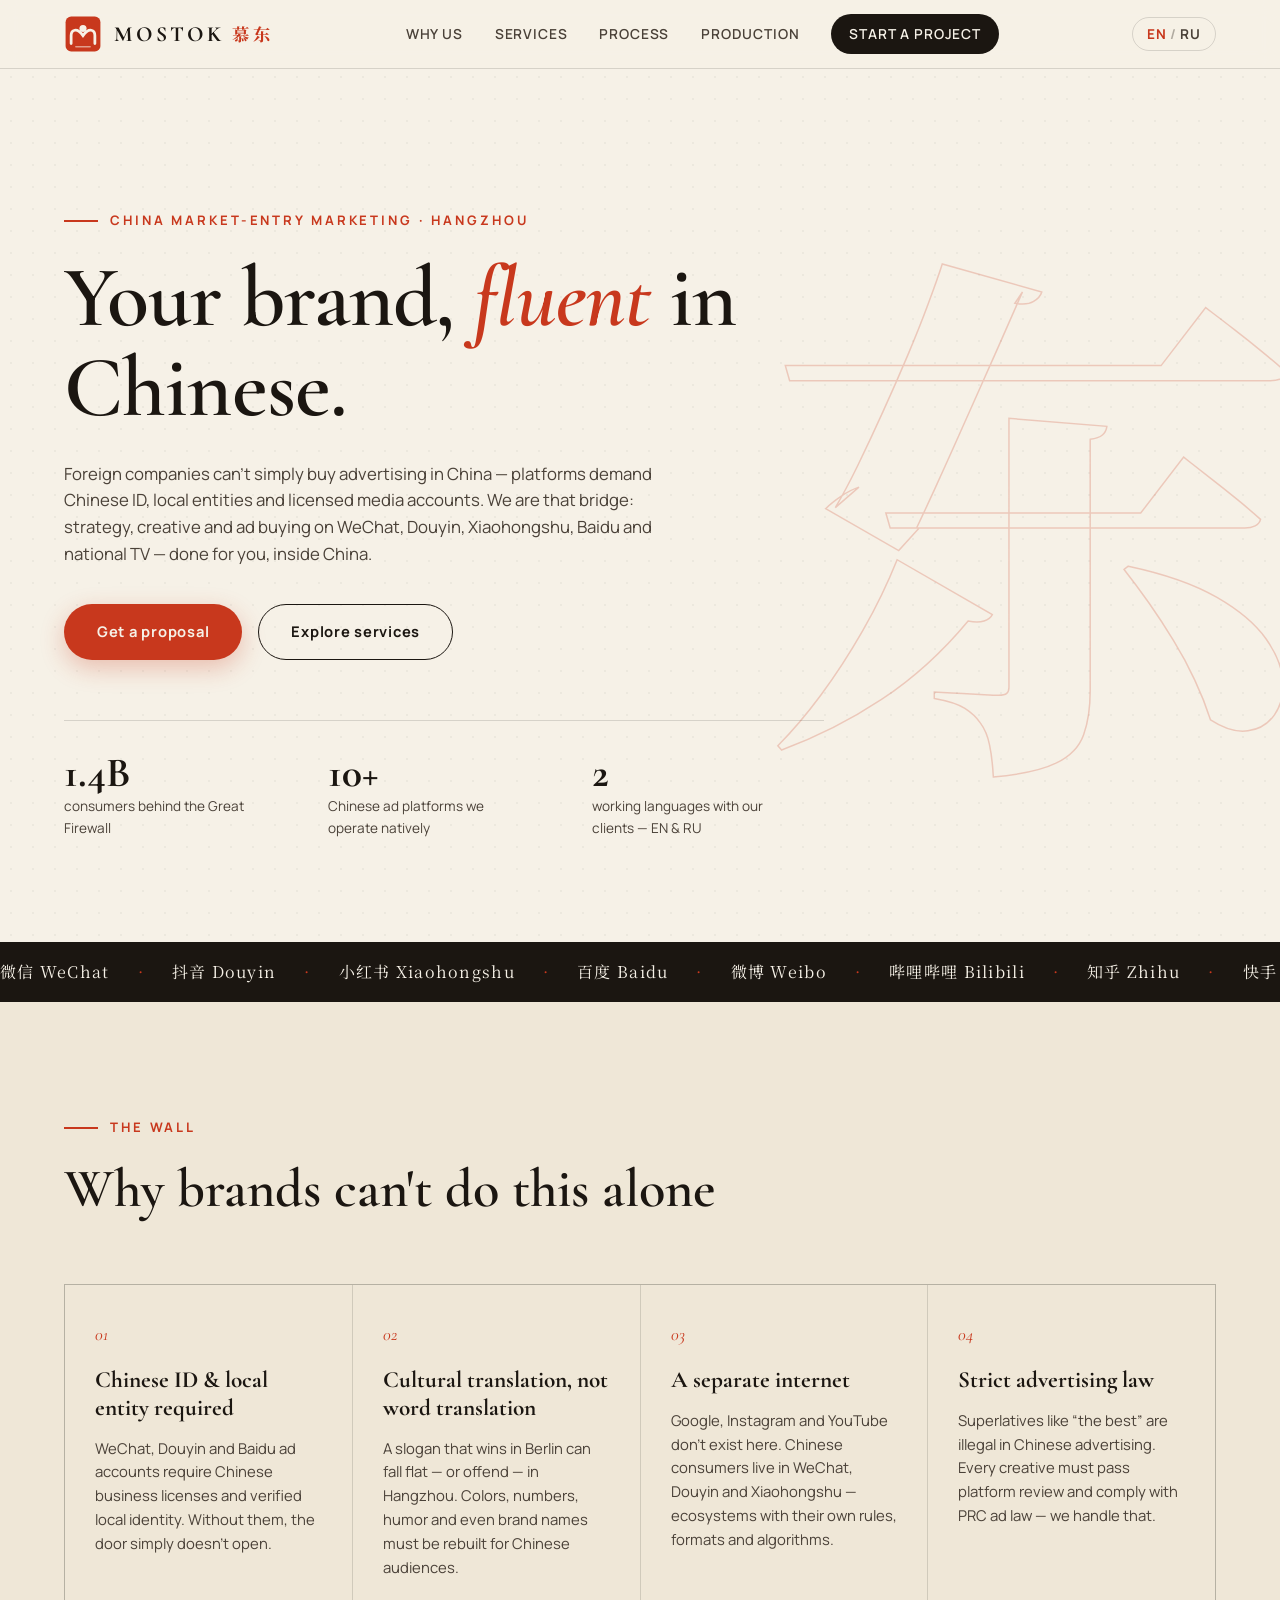
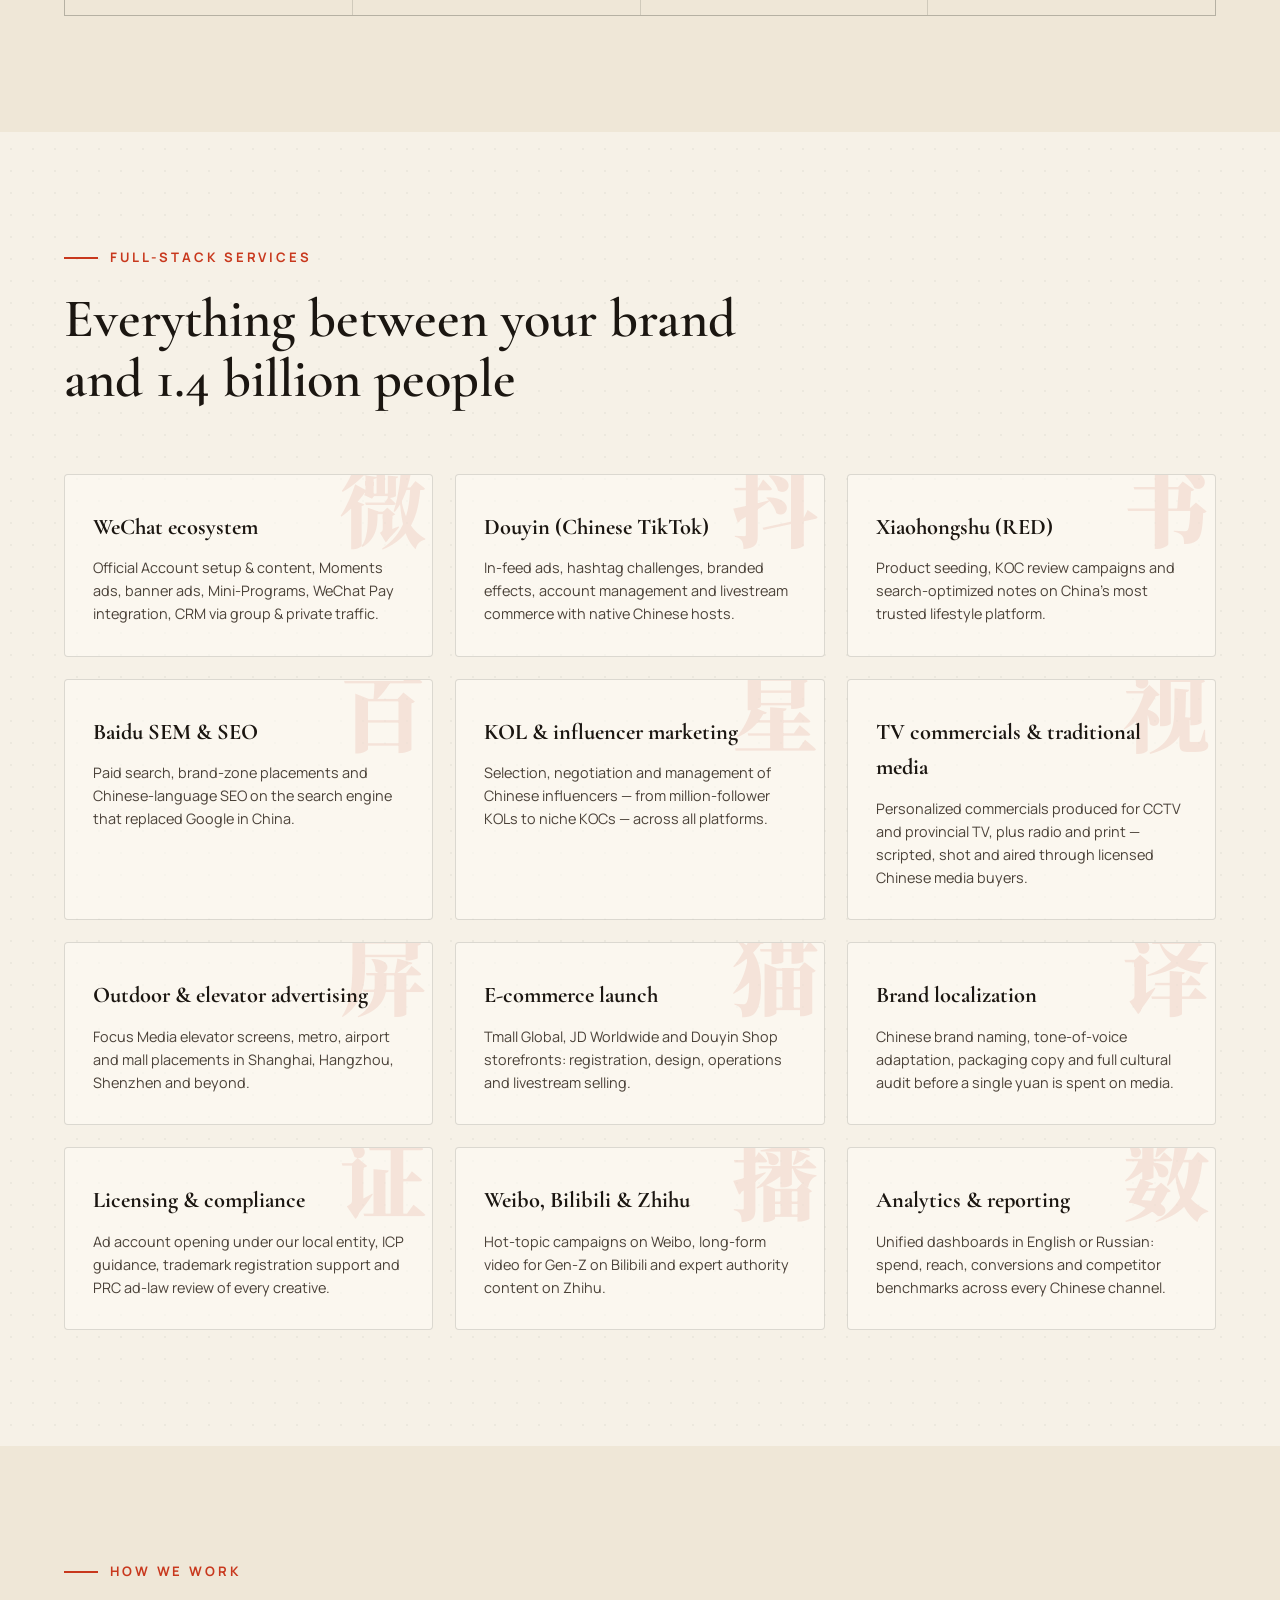
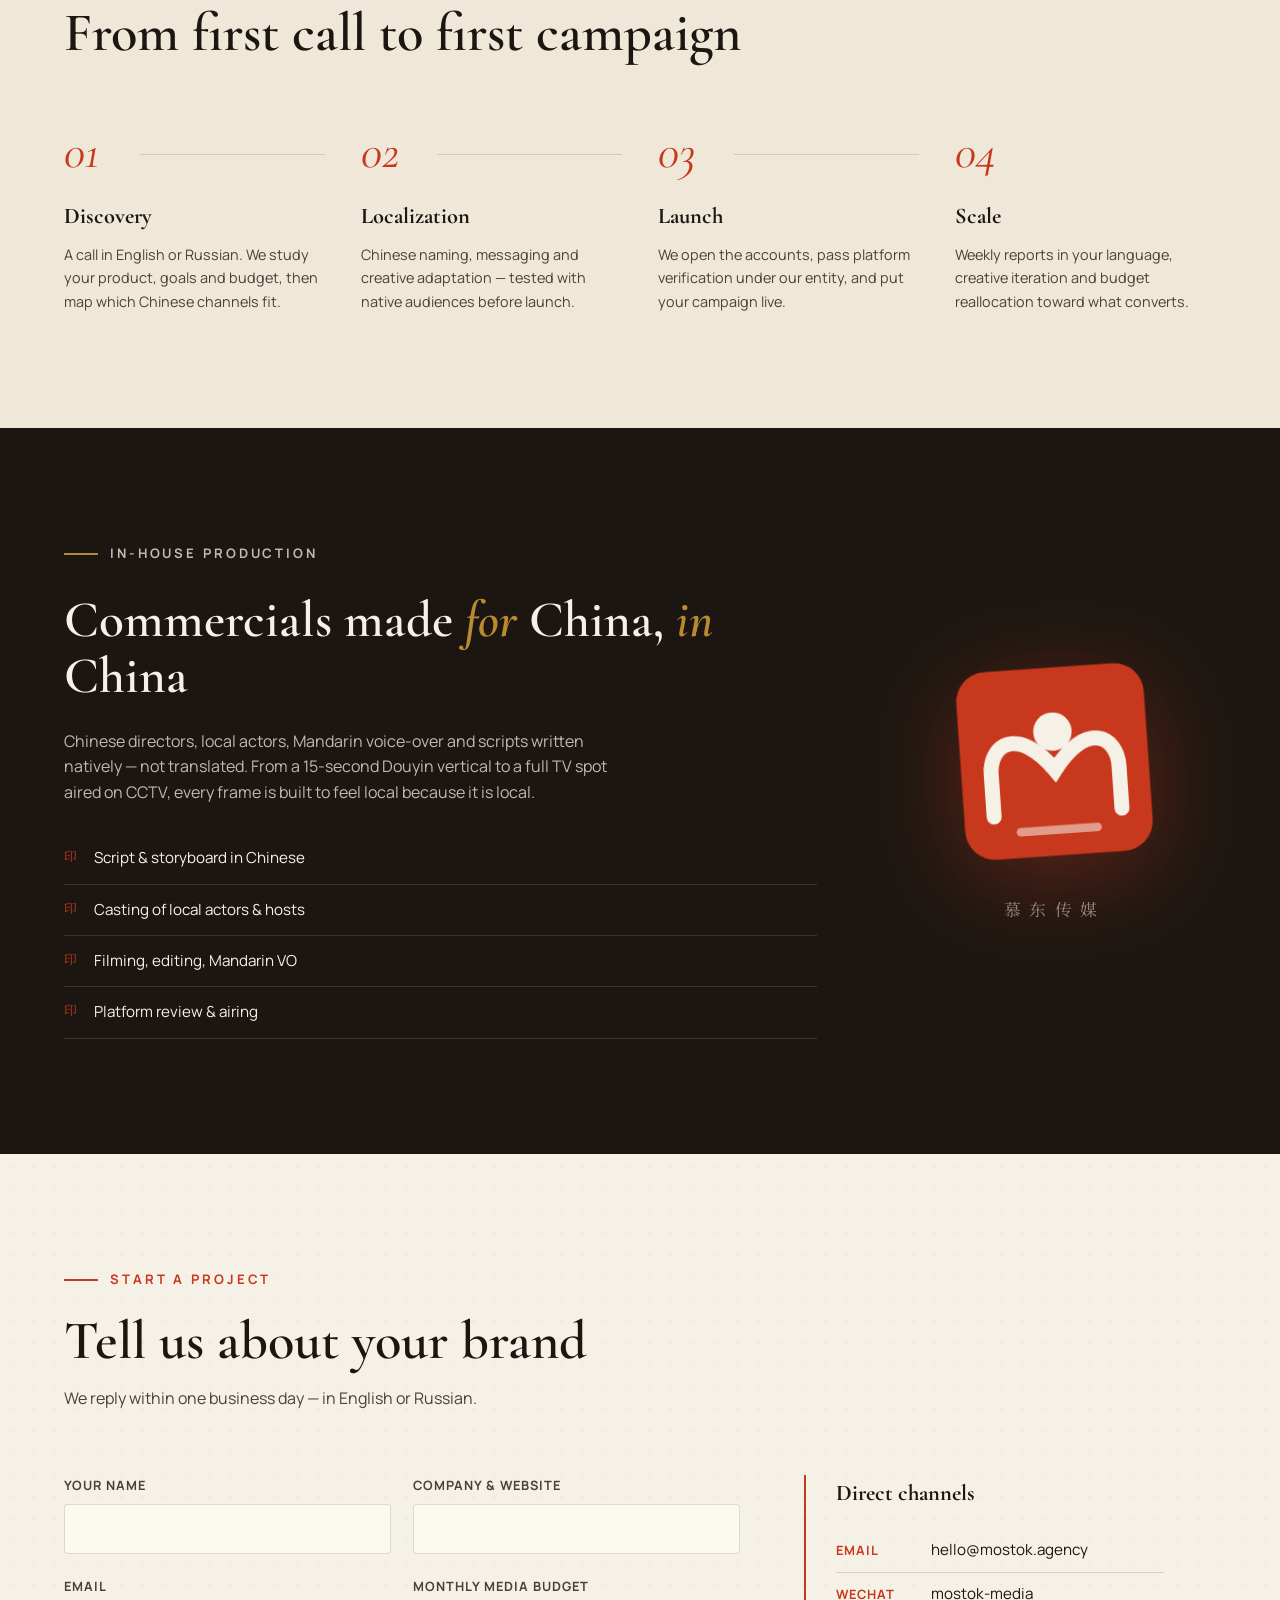
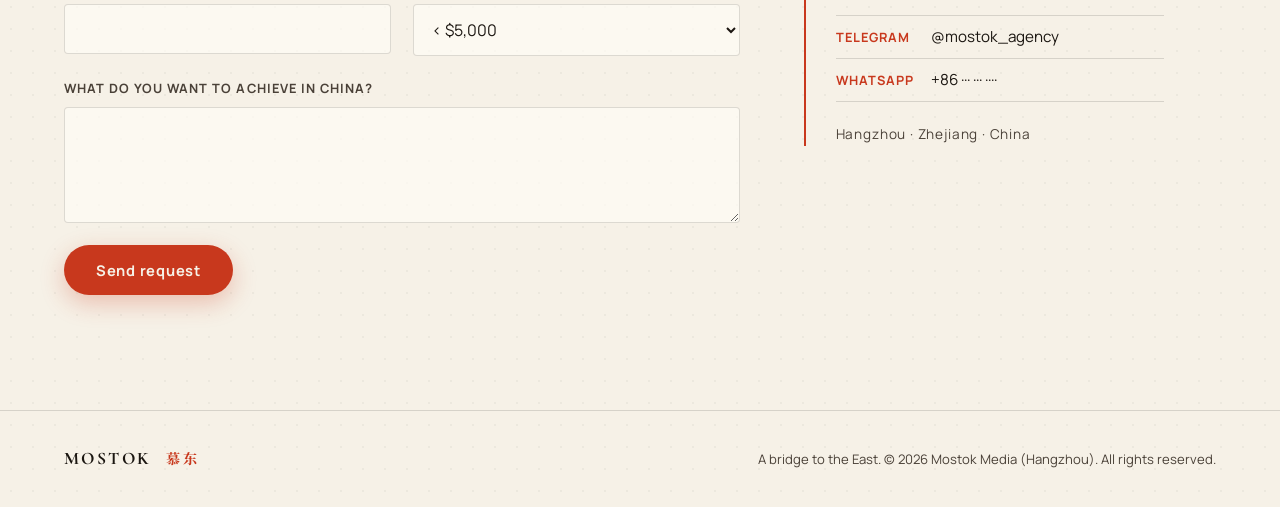
==== mostok/index.html @ e82cd28f "add MOSTOK 慕东 bilingual China marketing agency site with brand identity Co-Authored-By: Claude Fable" ====
<!DOCTYPE html>
<html lang="en" data-lang="en">
<head>
<meta charset="UTF-8">
<meta name="viewport" content="width=device-width, initial-scale=1.0">
<title>MOSTOK 慕东 — Your bridge into the Chinese market</title>
<meta name="description" content="MOSTOK 慕东 — full-service China marketing agency. WeChat, Douyin, Xiaohongshu, Baidu, KOL campaigns, TV commercials. We buy, localize and run your advertising inside China.">
<link rel="icon" type="image/svg+xml" href="logo.svg">
<link rel="preconnect" href="https://fonts.googleapis.com">
<link rel="preconnect" href="https://fonts.gstatic.com" crossorigin>
<link href="https://fonts.googleapis.com/css2?family=Cormorant+Garamond:ital,wght@0,400;0,500;0,600;0,700;1,400&family=Manrope:wght@300;400;500;600;700;800&family=Noto+Serif+SC:wght@400;600;900&display=swap" rel="stylesheet">
<link rel="stylesheet" href="styles.css">
</head>
<body>

<header class="topbar">
  <a class="brand" href="#top">
    <img src="logo.svg" alt="MOSTOK logo" class="brand-mark">
    <span class="brand-name">MOSTOK<span class="brand-hanzi">慕东</span></span>
  </a>
  <nav class="nav">
    <a href="#barriers"><span class="en">Why us</span><span class="ru">Почему мы</span></a>
    <a href="#services"><span class="en">Services</span><span class="ru">Услуги</span></a>
    <a href="#process"><span class="en">Process</span><span class="ru">Процесс</span></a>
    <a href="#production"><span class="en">Production</span><span class="ru">Продакшн</span></a>
    <a href="#contact" class="nav-cta"><span class="en">Start a project</span><span class="ru">Начать проект</span></a>
  </nav>
  <button class="lang-toggle" id="langToggle" aria-label="Switch language">
    <span class="lang-opt" data-l="en">EN</span><span class="lang-sep">/</span><span class="lang-opt" data-l="ru">RU</span>
  </button>
</header>

<main id="top">

  <!-- HERO -->
  <section class="hero">
    <div class="hero-hanzi" aria-hidden="true">东</div>
    <div class="hero-inner">
      <p class="kicker"><span class="en">China market-entry marketing · Hangzhou</span><span class="ru">Маркетинг для выхода на рынок Китая · Ханчжоу</span></p>
      <h1>
        <span class="en">Your brand, <em>fluent</em> in Chinese.</span>
        <span class="ru">Ваш бренд <em>заговорит</em> по-китайски.</span>
      </h1>
      <p class="hero-sub">
        <span class="en">Foreign companies can't simply buy advertising in China — platforms demand Chinese ID, local entities and licensed media accounts. We are that bridge: strategy, creative and ad buying on WeChat, Douyin, Xiaohongshu, Baidu and national TV — done for you, inside China.</span>
        <span class="ru">Иностранная компания не может просто купить рекламу в Китае — платформы требуют китайский ID, местное юрлицо и лицензированные рекламные кабинеты. Мы — этот мост: стратегия, креатив и закупка рекламы в WeChat, Douyin, Xiaohongshu, Baidu и на национальном ТВ — под ключ, изнутри Китая.</span>
      </p>
      <div class="hero-actions">
        <a class="btn btn-primary" href="#contact"><span class="en">Get a proposal</span><span class="ru">Получить предложение</span></a>
        <a class="btn btn-ghost" href="#services"><span class="en">Explore services</span><span class="ru">Смотреть услуги</span></a>
      </div>
      <ul class="hero-stats">
        <li><strong>1.4B</strong><span class="en">consumers behind the Great Firewall</span><span class="ru">потребителей за «великим файрволом»</span></li>
        <li><strong>10+</strong><span class="en">Chinese ad platforms we operate natively</span><span class="ru">китайских рекламных платформ под управлением</span></li>
        <li><strong>2</strong><span class="en">working languages with our clients — EN &amp; RU</span><span class="ru">языка работы с клиентами — EN и RU</span></li>
      </ul>
    </div>
  </section>

  <!-- PLATFORM MARQUEE -->
  <div class="marquee" aria-hidden="true">
    <div class="marquee-track">
      <span>微信 WeChat</span><span>·</span><span>抖音 Douyin</span><span>·</span><span>小红书 Xiaohongshu</span><span>·</span><span>百度 Baidu</span><span>·</span><span>微博 Weibo</span><span>·</span><span>哔哩哔哩 Bilibili</span><span>·</span><span>知乎 Zhihu</span><span>·</span><span>快手 Kuaishou</span><span>·</span><span>天猫 Tmall</span><span>·</span><span>京东 JD</span><span>·</span><span>央视 CCTV</span><span>·</span><span>分众传媒 Focus Media</span><span>·</span>
      <span>微信 WeChat</span><span>·</span><span>抖音 Douyin</span><span>·</span><span>小红书 Xiaohongshu</span><span>·</span><span>百度 Baidu</span><span>·</span><span>微博 Weibo</span><span>·</span><span>哔哩哔哩 Bilibili</span><span>·</span><span>知乎 Zhihu</span><span>·</span><span>快手 Kuaishou</span><span>·</span><span>天猫 Tmall</span><span>·</span><span>京东 JD</span><span>·</span><span>央视 CCTV</span><span>·</span><span>分众传媒 Focus Media</span><span>·</span>
    </div>
  </div>

  <!-- BARRIERS -->
  <section class="barriers" id="barriers">
    <div class="section-head">
      <p class="kicker"><span class="en">The wall</span><span class="ru">Стена</span></p>
      <h2><span class="en">Why brands can't do this alone</span><span class="ru">Почему бренды не справляются сами</span></h2>
    </div>
    <div class="barrier-grid">
      <article class="barrier">
        <span class="barrier-num">01</span>
        <h3><span class="en">Chinese ID &amp; local entity required</span><span class="ru">Нужны китайский ID и местное юрлицо</span></h3>
        <p><span class="en">WeChat, Douyin and Baidu ad accounts require Chinese business licenses and verified local identity. Without them, the door simply doesn't open.</span><span class="ru">Рекламные кабинеты WeChat, Douyin и Baidu требуют китайскую бизнес-лицензию и верифицированную локальную личность. Без них дверь просто не открывается.</span></p>
      </article>
      <article class="barrier">
        <span class="barrier-num">02</span>
        <h3><span class="en">Cultural translation, not word translation</span><span class="ru">Культурный перевод, а не дословный</span></h3>
        <p><span class="en">A slogan that wins in Berlin can fall flat — or offend — in Hangzhou. Colors, numbers, humor and even brand names must be rebuilt for Chinese audiences.</span><span class="ru">Слоган, который работает в Берлине, в Ханчжоу может не сработать — или оскорбить. Цвета, числа, юмор и даже название бренда нужно пересобирать под китайскую аудиторию.</span></p>
      </article>
      <article class="barrier">
        <span class="barrier-num">03</span>
        <h3><span class="en">A separate internet</span><span class="ru">Отдельный интернет</span></h3>
        <p><span class="en">Google, Instagram and YouTube don't exist here. Chinese consumers live in WeChat, Douyin and Xiaohongshu — ecosystems with their own rules, formats and algorithms.</span><span class="ru">Google, Instagram и YouTube здесь не работают. Китайский потребитель живёт в WeChat, Douyin и Xiaohongshu — экосистемах со своими правилами, форматами и алгоритмами.</span></p>
      </article>
      <article class="barrier">
        <span class="barrier-num">04</span>
        <h3><span class="en">Strict advertising law</span><span class="ru">Строгий рекламный закон</span></h3>
        <p><span class="en">Superlatives like “the best” are illegal in Chinese advertising. Every creative must pass platform review and comply with PRC ad law — we handle that.</span><span class="ru">Превосходные степени вроде «лучший» в китайской рекламе запрещены законом. Каждый креатив проходит модерацию платформ и проверку на соответствие закону КНР — это наша работа.</span></p>
      </article>
    </div>
  </section>

  <!-- SERVICES -->
  <section class="services" id="services">
    <div class="section-head">
      <p class="kicker"><span class="en">Full-stack services</span><span class="ru">Полный стек услуг</span></p>
      <h2><span class="en">Everything between your brand and 1.4 billion people</span><span class="ru">Всё между вашим брендом и 1,4 млрд человек</span></h2>
    </div>
    <div class="service-grid">
      <article class="service"><span class="service-hanzi">微</span>
        <h3><span class="en">WeChat ecosystem</span><span class="ru">Экосистема WeChat</span></h3>
        <p><span class="en">Official Account setup &amp; content, Moments ads, banner ads, Mini-Programs, WeChat Pay integration, CRM via group &amp; private traffic.</span><span class="ru">Официальный аккаунт и контент, реклама в «Моментах», баннеры, мини-программы, подключение WeChat Pay, CRM через группы и приватный трафик.</span></p>
      </article>
      <article class="service"><span class="service-hanzi">抖</span>
        <h3><span class="en">Douyin (Chinese TikTok)</span><span class="ru">Douyin (китайский TikTok)</span></h3>
        <p><span class="en">In-feed ads, hashtag challenges, branded effects, account management and livestream commerce with native Chinese hosts.</span><span class="ru">Реклама в ленте, хэштег-челленджи, брендированные эффекты, ведение аккаунта и livestream-продажи с китайскими ведущими.</span></p>
      </article>
      <article class="service"><span class="service-hanzi">书</span>
        <h3><span class="en">Xiaohongshu (RED)</span><span class="ru">Xiaohongshu (RED)</span></h3>
        <p><span class="en">Product seeding, KOC review campaigns and search-optimized notes on China's most trusted lifestyle platform.</span><span class="ru">Посев продукта, кампании отзывов KOC и заметки с поисковой оптимизацией на самой доверенной lifestyle-платформе Китая.</span></p>
      </article>
      <article class="service"><span class="service-hanzi">百</span>
        <h3><span class="en">Baidu SEM &amp; SEO</span><span class="ru">Baidu SEM и SEO</span></h3>
        <p><span class="en">Paid search, brand-zone placements and Chinese-language SEO on the search engine that replaced Google in China.</span><span class="ru">Платный поиск, бренд-зоны и китайское SEO в поисковике, который заменил Google в Китае.</span></p>
      </article>
      <article class="service"><span class="service-hanzi">星</span>
        <h3><span class="en">KOL &amp; influencer marketing</span><span class="ru">KOL и инфлюенс-маркетинг</span></h3>
        <p><span class="en">Selection, negotiation and management of Chinese influencers — from million-follower KOLs to niche KOCs — across all platforms.</span><span class="ru">Подбор, переговоры и ведение китайских инфлюенсеров — от KOL-миллионников до нишевых KOC — на всех платформах.</span></p>
      </article>
      <article class="service"><span class="service-hanzi">视</span>
        <h3><span class="en">TV commercials &amp; traditional media</span><span class="ru">ТВ-реклама и традиционные медиа</span></h3>
        <p><span class="en">Personalized commercials produced for CCTV and provincial TV, plus radio and print — scripted, shot and aired through licensed Chinese media buyers.</span><span class="ru">Персонализированные ролики для CCTV и провинциального ТВ, а также радио и пресса — сценарий, съёмка и эфир через лицензированных китайских байеров.</span></p>
      </article>
      <article class="service"><span class="service-hanzi">屏</span>
        <h3><span class="en">Outdoor &amp; elevator advertising</span><span class="ru">Наружная реклама и лифты</span></h3>
        <p><span class="en">Focus Media elevator screens, metro, airport and mall placements in Shanghai, Hangzhou, Shenzhen and beyond.</span><span class="ru">Экраны Focus Media в лифтах, метро, аэропорты и торговые центры в Шанхае, Ханчжоу, Шэньчжэне и других городах.</span></p>
      </article>
      <article class="service"><span class="service-hanzi">猫</span>
        <h3><span class="en">E-commerce launch</span><span class="ru">Запуск e-commerce</span></h3>
        <p><span class="en">Tmall Global, JD Worldwide and Douyin Shop storefronts: registration, design, operations and livestream selling.</span><span class="ru">Витрины на Tmall Global, JD Worldwide и Douyin Shop: регистрация, оформление, операционка и livestream-продажи.</span></p>
      </article>
      <article class="service"><span class="service-hanzi">译</span>
        <h3><span class="en">Brand localization</span><span class="ru">Локализация бренда</span></h3>
        <p><span class="en">Chinese brand naming, tone-of-voice adaptation, packaging copy and full cultural audit before a single yuan is spent on media.</span><span class="ru">Китайское имя бренда, адаптация tone-of-voice, тексты упаковки и полный культурный аудит до того, как потрачен первый юань на медиа.</span></p>
      </article>
      <article class="service"><span class="service-hanzi">证</span>
        <h3><span class="en">Licensing &amp; compliance</span><span class="ru">Лицензии и комплаенс</span></h3>
        <p><span class="en">Ad account opening under our local entity, ICP guidance, trademark registration support and PRC ad-law review of every creative.</span><span class="ru">Открытие рекламных кабинетов через наше местное юрлицо, помощь с ICP, поддержка регистрации товарного знака и проверка каждого креатива по закону КНР.</span></p>
      </article>
      <article class="service"><span class="service-hanzi">播</span>
        <h3><span class="en">Weibo, Bilibili &amp; Zhihu</span><span class="ru">Weibo, Bilibili и Zhihu</span></h3>
        <p><span class="en">Hot-topic campaigns on Weibo, long-form video for Gen-Z on Bilibili and expert authority content on Zhihu.</span><span class="ru">Кампании в трендах Weibo, длинные видео для зумеров на Bilibili и экспертный контент в Zhihu.</span></p>
      </article>
      <article class="service"><span class="service-hanzi">数</span>
        <h3><span class="en">Analytics &amp; reporting</span><span class="ru">Аналитика и отчётность</span></h3>
        <p><span class="en">Unified dashboards in English or Russian: spend, reach, conversions and competitor benchmarks across every Chinese channel.</span><span class="ru">Единые дашборды на английском или русском: расходы, охват, конверсии и сравнение с конкурентами по всем китайским каналам.</span></p>
      </article>
    </div>
  </section>

  <!-- PROCESS -->
  <section class="process" id="process">
    <div class="section-head">
      <p class="kicker"><span class="en">How we work</span><span class="ru">Как мы работаем</span></p>
      <h2><span class="en">From first call to first campaign</span><span class="ru">От первого звонка до первой кампании</span></h2>
    </div>
    <ol class="steps">
      <li>
        <h3><span class="en">Discovery</span><span class="ru">Знакомство</span></h3>
        <p><span class="en">A call in English or Russian. We study your product, goals and budget, then map which Chinese channels fit.</span><span class="ru">Созвон на английском или русском. Изучаем продукт, цели и бюджет, подбираем подходящие китайские каналы.</span></p>
      </li>
      <li>
        <h3><span class="en">Localization</span><span class="ru">Локализация</span></h3>
        <p><span class="en">Chinese naming, messaging and creative adaptation — tested with native audiences before launch.</span><span class="ru">Китайское имя, сообщения и адаптация креативов — с тестом на носителях до запуска.</span></p>
      </li>
      <li>
        <h3><span class="en">Launch</span><span class="ru">Запуск</span></h3>
        <p><span class="en">We open the accounts, pass platform verification under our entity, and put your campaign live.</span><span class="ru">Открываем кабинеты, проходим верификацию платформ через наше юрлицо и запускаем кампанию.</span></p>
      </li>
      <li>
        <h3><span class="en">Scale</span><span class="ru">Масштаб</span></h3>
        <p><span class="en">Weekly reports in your language, creative iteration and budget reallocation toward what converts.</span><span class="ru">Еженедельные отчёты на вашем языке, итерации креативов и перераспределение бюджета в то, что конвертит.</span></p>
      </li>
    </ol>
  </section>

  <!-- PRODUCTION HIGHLIGHT -->
  <section class="production" id="production">
    <div class="production-inner">
      <div class="production-copy">
        <p class="kicker kicker-light"><span class="en">In-house production</span><span class="ru">Собственный продакшн</span></p>
        <h2><span class="en">Commercials made <em>for</em> China, <em>in</em> China</span><span class="ru">Ролики <em>для</em> Китая, снятые <em>в</em> Китае</span></h2>
        <p><span class="en">Chinese directors, local actors, Mandarin voice-over and scripts written natively — not translated. From a 15-second Douyin vertical to a full TV spot aired on CCTV, every frame is built to feel local because it is local.</span><span class="ru">Китайские режиссёры, местные актёры, озвучка на путунхуа и сценарии, написанные сразу по-китайски, а не переведённые. От 15-секундной вертикалки для Douyin до полноценного ТВ-ролика в эфире CCTV — каждый кадр ощущается местным, потому что он местный.</span></p>
        <ul class="production-list">
          <li><span class="en">Script &amp; storyboard in Chinese</span><span class="ru">Сценарий и раскадровка на китайском</span></li>
          <li><span class="en">Casting of local actors &amp; hosts</span><span class="ru">Кастинг местных актёров и ведущих</span></li>
          <li><span class="en">Filming, editing, Mandarin VO</span><span class="ru">Съёмка, монтаж, озвучка на путунхуа</span></li>
          <li><span class="en">Platform review &amp; airing</span><span class="ru">Модерация платформ и выход в эфир</span></li>
        </ul>
      </div>
      <div class="production-seal" aria-hidden="true">
        <img src="logo.svg" alt="" class="seal-img">
        <span class="seal-caption">慕东传媒</span>
      </div>
    </div>
  </section>

  <!-- CONTACT -->
  <section class="contact" id="contact">
    <div class="section-head">
      <p class="kicker"><span class="en">Start a project</span><span class="ru">Начать проект</span></p>
      <h2><span class="en">Tell us about your brand</span><span class="ru">Расскажите о вашем бренде</span></h2>
      <p class="contact-sub"><span class="en">We reply within one business day — in English or Russian.</span><span class="ru">Отвечаем в течение одного рабочего дня — на английском или русском.</span></p>
    </div>
    <div class="contact-grid">
      <form class="contact-form" id="contactForm">
        <label><span class="en">Your name</span><span class="ru">Ваше имя</span>
          <input type="text" name="name" required>
        </label>
        <label><span class="en">Company &amp; website</span><span class="ru">Компания и сайт</span>
          <input type="text" name="company" required>
        </label>
        <label><span class="en">Email</span><span class="ru">Email</span>
          <input type="email" name="email" required>
        </label>
        <label><span class="en">Monthly media budget</span><span class="ru">Месячный медиабюджет</span>
          <select name="budget">
            <option value="<5k">&lt; $5,000</option>
            <option value="5-20k">$5,000 – $20,000</option>
            <option value="20-100k">$20,000 – $100,000</option>
            <option value=">100k">&gt; $100,000</option>
          </select>
        </label>
        <label class="span-2"><span class="en">What do you want to achieve in China?</span><span class="ru">Чего вы хотите добиться в Китае?</span>
          <textarea name="message" rows="4" required></textarea>
        </label>
        <button type="submit" class="btn btn-primary span-2">
          <span class="en">Send request</span><span class="ru">Отправить заявку</span>
        </button>
        <p class="form-note span-2" id="formNote" hidden>
          <span class="en">Thank you! Your email client will open with the request — or write to us directly at hello@mostok.agency.</span>
          <span class="ru">Спасибо! Откроется ваш почтовый клиент с заявкой — или напишите нам напрямую: hello@mostok.agency.</span>
        </p>
      </form>
      <aside class="contact-aside">
        <h3><span class="en">Direct channels</span><span class="ru">Прямые каналы</span></h3>
        <ul>
          <li><strong>Email</strong> hello@mostok.agency</li>
          <li><strong>WeChat</strong> mostok-media</li>
          <li><strong>Telegram</strong> @mostok_agency</li>
          <li><strong>WhatsApp</strong> +86 ··· ··· ····</li>
        </ul>
        <p class="aside-city"><span class="en">Hangzhou · Zhejiang · China</span><span class="ru">Ханчжоу · Чжэцзян · Китай</span></p>
      </aside>
    </div>
  </section>
</main>

<footer class="footer">
  <div class="footer-inner">
    <span class="footer-brand">MOSTOK <span class="brand-hanzi">慕东</span></span>
    <p><span class="en">A bridge to the East. © 2026 Mostok Media (Hangzhou). All rights reserved.</span><span class="ru">Мост на Восток. © 2026 Mostok Media (Ханчжоу). Все права защищены.</span></p>
  </div>
</footer>

<script src="script.js"></script>
</body>
</html>
---- mostok/styles.css ----
/* MOSTOK 慕东 — editorial luxury: warm paper, ink, vermilion seal-red */
:root {
  --paper: #F6F1E7;
  --paper-deep: #EFE7D7;
  --ink: #1B1611;
  --ink-soft: #4A4138;
  --vermilion: #C8381D;
  --vermilion-dark: #A52B14;
  --gold: #B98A2F;
  --line: rgba(27, 22, 17, 0.14);
  --serif: "Cormorant Garamond", "Noto Serif SC", serif;
  --sans: "Manrope", "Noto Serif SC", sans-serif;
  --hanzi: "Noto Serif SC", serif;
}

* { margin: 0; padding: 0; box-sizing: border-box; }

html { scroll-behavior: smooth; }

body {
  font-family: var(--sans);
  background: var(--paper);
  color: var(--ink);
  line-height: 1.6;
  -webkit-font-smoothing: antialiased;
  background-image: radial-gradient(rgba(27,22,17,0.045) 1px, transparent 1px);
  background-size: 22px 22px;
}

/* ---- language switching ---- */
html[data-lang="en"] .ru { display: none; }
html[data-lang="ru"] .en { display: none; }

/* ---- topbar ---- */
.topbar {
  position: sticky; top: 0; z-index: 50;
  display: flex; align-items: center; justify-content: space-between;
  padding: 14px clamp(20px, 5vw, 64px);
  background: rgba(246, 241, 231, 0.92);
  backdrop-filter: blur(10px);
  border-bottom: 1px solid var(--line);
}
.brand { display: flex; align-items: center; gap: 12px; text-decoration: none; color: var(--ink); }
.brand-mark { width: 38px; height: 38px; }
.brand-name {
  font-family: var(--serif); font-weight: 700; font-size: 1.35rem;
  letter-spacing: 0.14em;
}
.brand-hanzi {
  font-family: var(--hanzi); font-size: 0.8em; color: var(--vermilion);
  margin-left: 8px; letter-spacing: 0.2em;
}
.nav { display: flex; gap: clamp(14px, 2.5vw, 32px); align-items: center; }
.nav a {
  text-decoration: none; color: var(--ink-soft);
  font-size: 0.86rem; font-weight: 600; letter-spacing: 0.06em; text-transform: uppercase;
  transition: color 0.2s;
}
.nav a:hover { color: var(--vermilion); }
.nav-cta {
  color: var(--paper) !important; background: var(--ink);
  padding: 9px 18px; border-radius: 999px;
}
.nav-cta:hover { background: var(--vermilion); }
.lang-toggle {
  font-family: var(--sans); font-weight: 700; font-size: 0.85rem;
  background: none; border: 1px solid var(--line); border-radius: 999px;
  padding: 7px 14px; cursor: pointer; color: var(--ink-soft); letter-spacing: 0.08em;
}
.lang-toggle .lang-opt.active { color: var(--vermilion); }
.lang-sep { opacity: 0.4; margin: 0 3px; }

/* ---- hero ---- */
.hero {
  position: relative; overflow: hidden;
  padding: clamp(70px, 11vw, 150px) clamp(20px, 5vw, 64px) clamp(60px, 8vw, 110px);
}
.hero-hanzi {
  position: absolute; right: -2%; top: 50%; transform: translateY(-52%);
  font-family: var(--hanzi); font-weight: 900;
  font-size: clamp(280px, 42vw, 640px);
  color: transparent;
  -webkit-text-stroke: 1.5px rgba(200, 56, 29, 0.22);
  user-select: none; pointer-events: none; line-height: 1;
}
.hero-inner { max-width: 880px; position: relative; }
.kicker {
  font-size: 0.82rem; font-weight: 700; letter-spacing: 0.22em; text-transform: uppercase;
  color: var(--vermilion); margin-bottom: 22px;
}
.kicker::before {
  content: ""; display: inline-block; width: 34px; height: 2px;
  background: var(--vermilion); vertical-align: middle; margin-right: 12px;
}
.hero h1 {
  font-family: var(--serif); font-weight: 600;
  font-size: clamp(2.6rem, 7vw, 5.4rem);
  line-height: 1.04; letter-spacing: -0.01em; margin-bottom: 28px;
}
.hero h1 em { font-style: italic; color: var(--vermilion); }
.hero-sub { max-width: 620px; font-size: 1.05rem; color: var(--ink-soft); margin-bottom: 36px; }
.hero-actions { display: flex; gap: 16px; flex-wrap: wrap; margin-bottom: 60px; }

.btn {
  display: inline-block; text-decoration: none; cursor: pointer;
  font-family: var(--sans); font-weight: 700; font-size: 0.92rem; letter-spacing: 0.05em;
  padding: 15px 32px; border-radius: 999px; border: 1px solid transparent;
  transition: transform 0.18s, background 0.18s, color 0.18s, box-shadow 0.18s;
}
.btn-primary {
  background: var(--vermilion); color: var(--paper);
  box-shadow: 0 8px 24px rgba(200, 56, 29, 0.28);
}
.btn-primary:hover { background: var(--vermilion-dark); transform: translateY(-2px); }
.btn-ghost { border-color: var(--ink); color: var(--ink); background: transparent; }
.btn-ghost:hover { background: var(--ink); color: var(--paper); }

.hero-stats {
  list-style: none; display: flex; gap: clamp(28px, 5vw, 70px); flex-wrap: wrap;
  border-top: 1px solid var(--line); padding-top: 30px; max-width: 760px;
}
.hero-stats li { max-width: 200px; font-size: 0.85rem; color: var(--ink-soft); }
.hero-stats strong {
  display: block; font-family: var(--serif); font-weight: 700;
  font-size: 2.6rem; color: var(--ink); line-height: 1.1;
}

/* ---- marquee ---- */
.marquee {
  overflow: hidden; border-top: 1px solid var(--line); border-bottom: 1px solid var(--line);
  background: var(--ink); padding: 16px 0;
}
.marquee-track {
  display: flex; gap: 28px; white-space: nowrap; width: max-content;
  animation: scroll 38s linear infinite;
  font-family: var(--hanzi); font-size: 1rem; color: var(--paper); letter-spacing: 0.08em;
}
.marquee-track span:nth-child(even) { color: var(--vermilion); }
@keyframes scroll { to { transform: translateX(-50%); } }

/* ---- sections ---- */
section { padding: clamp(70px, 9vw, 130px) clamp(20px, 5vw, 64px); }
.section-head { max-width: 760px; margin-bottom: clamp(40px, 5vw, 70px); }
.section-head h2 {
  font-family: var(--serif); font-weight: 600;
  font-size: clamp(2rem, 4.4vw, 3.4rem); line-height: 1.1;
}

/* ---- barriers ---- */
.barriers { background: var(--paper-deep); }
.barrier-grid {
  display: grid; grid-template-columns: repeat(auto-fit, minmax(260px, 1fr));
  gap: 1px; background: var(--line); border: 1px solid var(--line);
}
.barrier { background: var(--paper-deep); padding: 36px 30px; position: relative; transition: background 0.25s; }
.barrier:hover { background: var(--paper); }
.barrier-num {
  font-family: var(--serif); font-style: italic; font-size: 1.1rem;
  color: var(--vermilion); display: block; margin-bottom: 18px;
}
.barrier h3 { font-family: var(--serif); font-size: 1.45rem; font-weight: 700; line-height: 1.2; margin-bottom: 14px; }
.barrier p { font-size: 0.93rem; color: var(--ink-soft); }

/* ---- services ---- */
.service-grid {
  display: grid; grid-template-columns: repeat(auto-fill, minmax(290px, 1fr));
  gap: 22px;
}
.service {
  position: relative; overflow: hidden;
  border: 1px solid var(--line); border-radius: 4px;
  padding: 34px 28px 30px; background: rgba(255, 252, 245, 0.6);
  transition: transform 0.22s, box-shadow 0.22s, border-color 0.22s;
}
.service:hover {
  transform: translateY(-4px);
  border-color: var(--vermilion);
  box-shadow: 0 18px 40px rgba(27, 22, 17, 0.1);
}
.service-hanzi {
  position: absolute; top: -14px; right: 6px;
  font-family: var(--hanzi); font-weight: 900; font-size: 5.4rem;
  color: rgba(200, 56, 29, 0.1); line-height: 1; user-select: none;
}
.service:hover .service-hanzi { color: rgba(200, 56, 29, 0.2); }
.service h3 { font-family: var(--serif); font-size: 1.4rem; font-weight: 700; margin-bottom: 12px; position: relative; }
.service p { font-size: 0.9rem; color: var(--ink-soft); position: relative; }

/* ---- process ---- */
.process { background: var(--paper-deep); }
.steps {
  list-style: none; counter-reset: step;
  display: grid; grid-template-columns: repeat(auto-fit, minmax(230px, 1fr)); gap: 36px;
}
.steps li { counter-increment: step; position: relative; padding-top: 70px; }
.steps li::before {
  content: counter(step, decimal-leading-zero);
  position: absolute; top: 0; left: 0;
  font-family: var(--serif); font-style: italic; font-size: 3rem; line-height: 1;
  color: var(--vermilion);
}
.steps li::after {
  content: ""; position: absolute; top: 26px; left: 76px; right: 0; height: 1px;
  background: var(--line);
}
.steps li:last-child::after { display: none; }
.steps h3 { font-family: var(--serif); font-size: 1.4rem; font-weight: 700; margin-bottom: 10px; }
.steps p { font-size: 0.9rem; color: var(--ink-soft); }

/* ---- production ---- */
.production { background: var(--ink); color: var(--paper); }
.production-inner {
  display: grid; grid-template-columns: 1.4fr 0.6fr; gap: clamp(40px, 6vw, 90px);
  align-items: center; max-width: 1200px;
}
.kicker-light { color: var(--gold); }
.kicker-light::before { background: var(--gold); }
.production h2 {
  font-family: var(--serif); font-weight: 600;
  font-size: clamp(2rem, 4vw, 3.2rem); line-height: 1.1; margin-bottom: 24px;
}
.production h2 em { font-style: italic; color: var(--gold); }
.production-copy > p { color: rgba(246, 241, 231, 0.75); margin-bottom: 28px; max-width: 560px; }
.production-list { list-style: none; }
.production-list li {
  padding: 13px 0 13px 30px; position: relative;
  border-bottom: 1px solid rgba(246, 241, 231, 0.14); font-size: 0.95rem;
}
.production-list li::before {
  content: "印"; position: absolute; left: 0; top: 13px;
  font-family: var(--hanzi); font-size: 0.8rem; color: var(--vermilion);
}
.production-seal { text-align: center; }
.seal-img {
  width: clamp(140px, 16vw, 220px); height: auto;
  transform: rotate(-4deg);
  filter: drop-shadow(0 20px 50px rgba(200, 56, 29, 0.4));
}
.seal-caption {
  display: block; margin-top: 24px;
  font-family: var(--hanzi); letter-spacing: 0.5em; font-size: 1.05rem;
  color: rgba(246, 241, 231, 0.55);
}

/* ---- contact ---- */
.contact-sub { margin-top: 14px; color: var(--ink-soft); }
.contact-grid {
  display: grid; grid-template-columns: 1.5fr 0.8fr; gap: clamp(36px, 5vw, 70px);
  max-width: 1100px;
}
.contact-form { display: grid; grid-template-columns: 1fr 1fr; gap: 22px; }
.contact-form label {
  display: flex; flex-direction: column; gap: 8px;
  font-size: 0.8rem; font-weight: 700; letter-spacing: 0.08em; text-transform: uppercase;
  color: var(--ink-soft);
}
.contact-form input, .contact-form select, .contact-form textarea {
  font-family: var(--sans); font-size: 1rem; color: var(--ink);
  background: rgba(255, 252, 245, 0.7);
  border: 1px solid var(--line); border-radius: 4px; padding: 13px 14px;
  transition: border-color 0.2s;
}
.contact-form input:focus, .contact-form select:focus, .contact-form textarea:focus {
  outline: none; border-color: var(--vermilion);
}
.span-2 { grid-column: span 2; }
.contact-form .btn { border: none; justify-self: start; }
.form-note { font-size: 0.88rem; color: var(--vermilion-dark); font-weight: 600; text-transform: none; letter-spacing: 0; }

.contact-aside {
  border-left: 2px solid var(--vermilion); padding-left: 30px; align-self: start;
}
.contact-aside h3 { font-family: var(--serif); font-size: 1.4rem; margin-bottom: 18px; }
.contact-aside ul { list-style: none; }
.contact-aside li { padding: 9px 0; font-size: 0.95rem; border-bottom: 1px solid var(--line); }
.contact-aside strong { display: inline-block; min-width: 92px; color: var(--vermilion); font-size: 0.8rem; text-transform: uppercase; letter-spacing: 0.08em; }
.aside-city { margin-top: 22px; font-size: 0.85rem; color: var(--ink-soft); letter-spacing: 0.06em; }

/* ---- footer ---- */
.footer { border-top: 1px solid var(--line); padding: 34px clamp(20px, 5vw, 64px); }
.footer-inner { display: flex; justify-content: space-between; align-items: center; gap: 20px; flex-wrap: wrap; }
.footer-brand { font-family: var(--serif); font-weight: 700; letter-spacing: 0.14em; font-size: 1.1rem; }
.footer p { font-size: 0.82rem; color: var(--ink-soft); }

/* ---- reveal animation ---- */
.section-head, .barrier, .service, .steps li, .production-inner, .contact-grid {
  opacity: 0; transform: translateY(24px);
  transition: opacity 0.7s ease, transform 0.7s ease;
}
.revealed { opacity: 1 !important; transform: translateY(0) !important; }

/* ---- responsive ---- */
@media (max-width: 900px) {
  .nav { display: none; }
  .production-inner { grid-template-columns: 1fr; }
  .production-seal { order: -1; text-align: left; }
  .contact-grid { grid-template-columns: 1fr; }
  .contact-aside { border-left: none; border-top: 2px solid var(--vermilion); padding: 24px 0 0; }
}
@media (max-width: 560px) {
  .contact-form { grid-template-columns: 1fr; }
  .span-2 { grid-column: span 1; }
  .hero-hanzi { opacity: 0.5; }
}
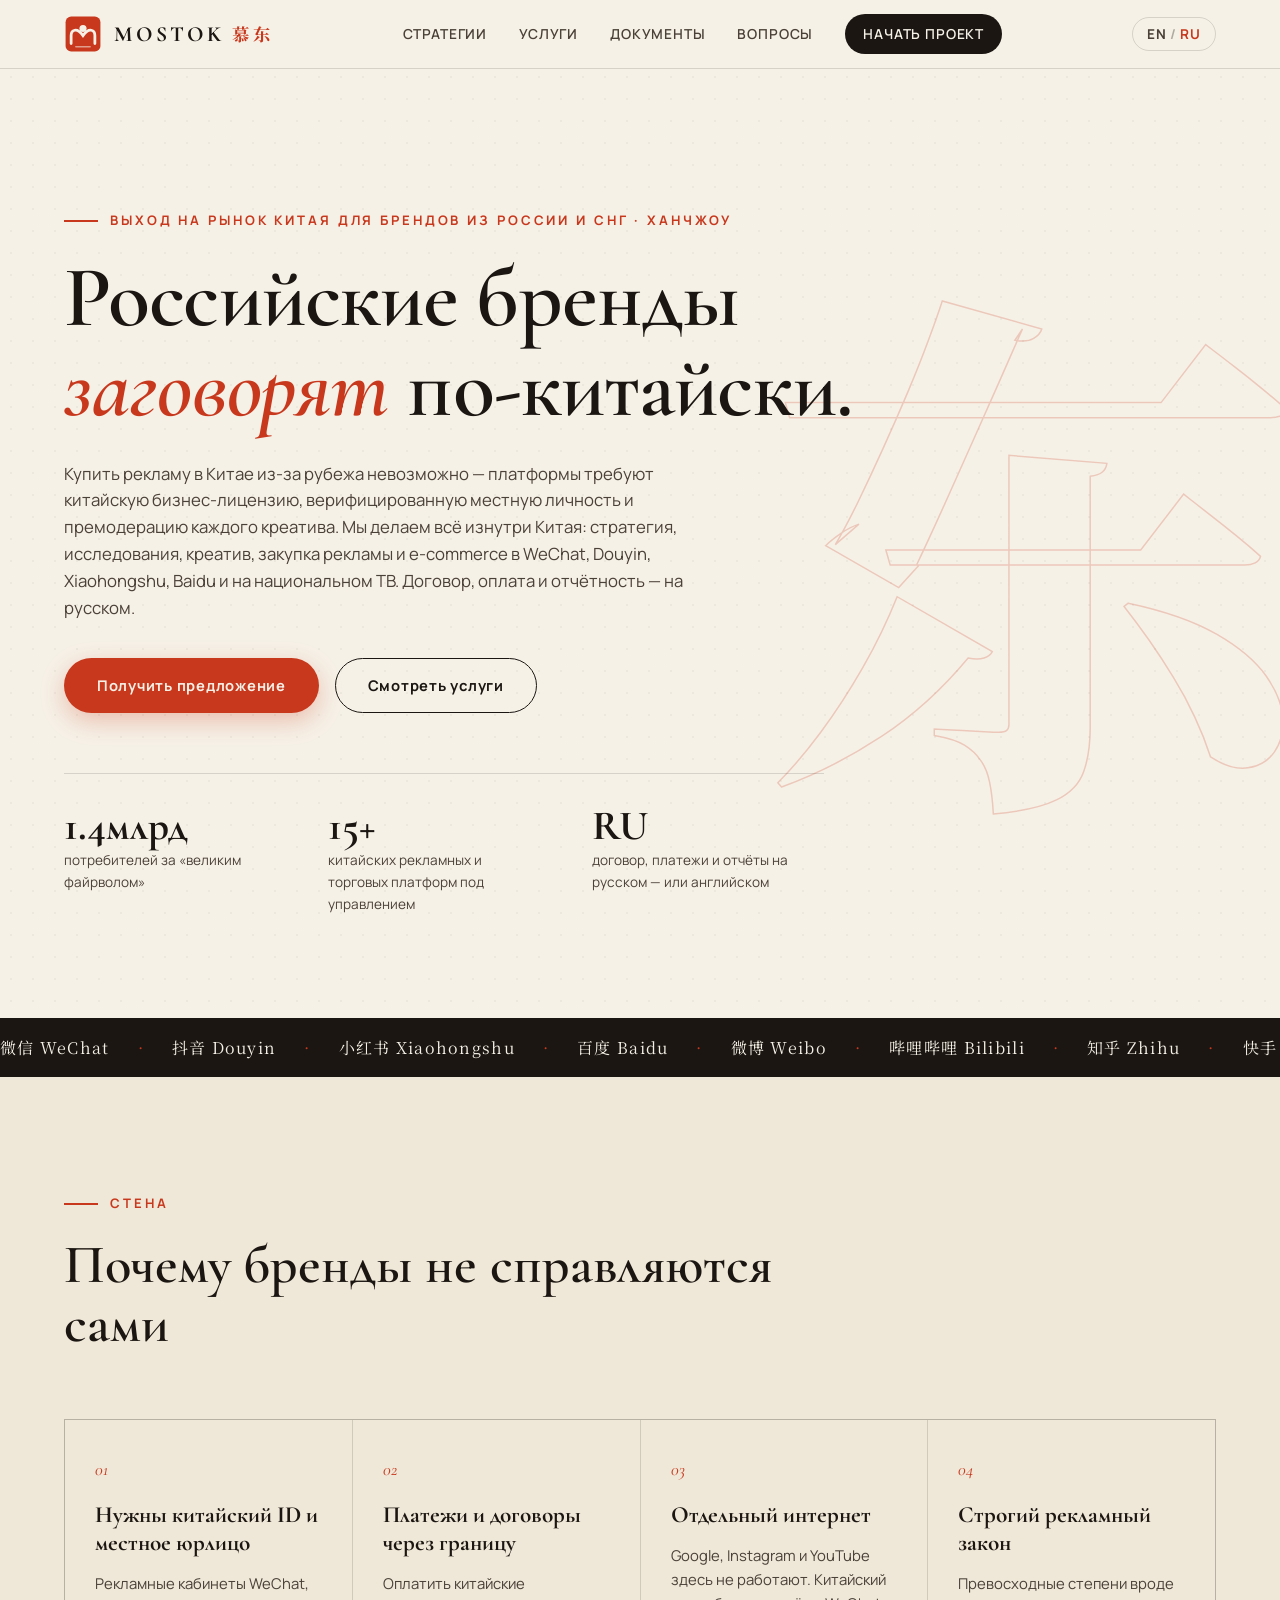
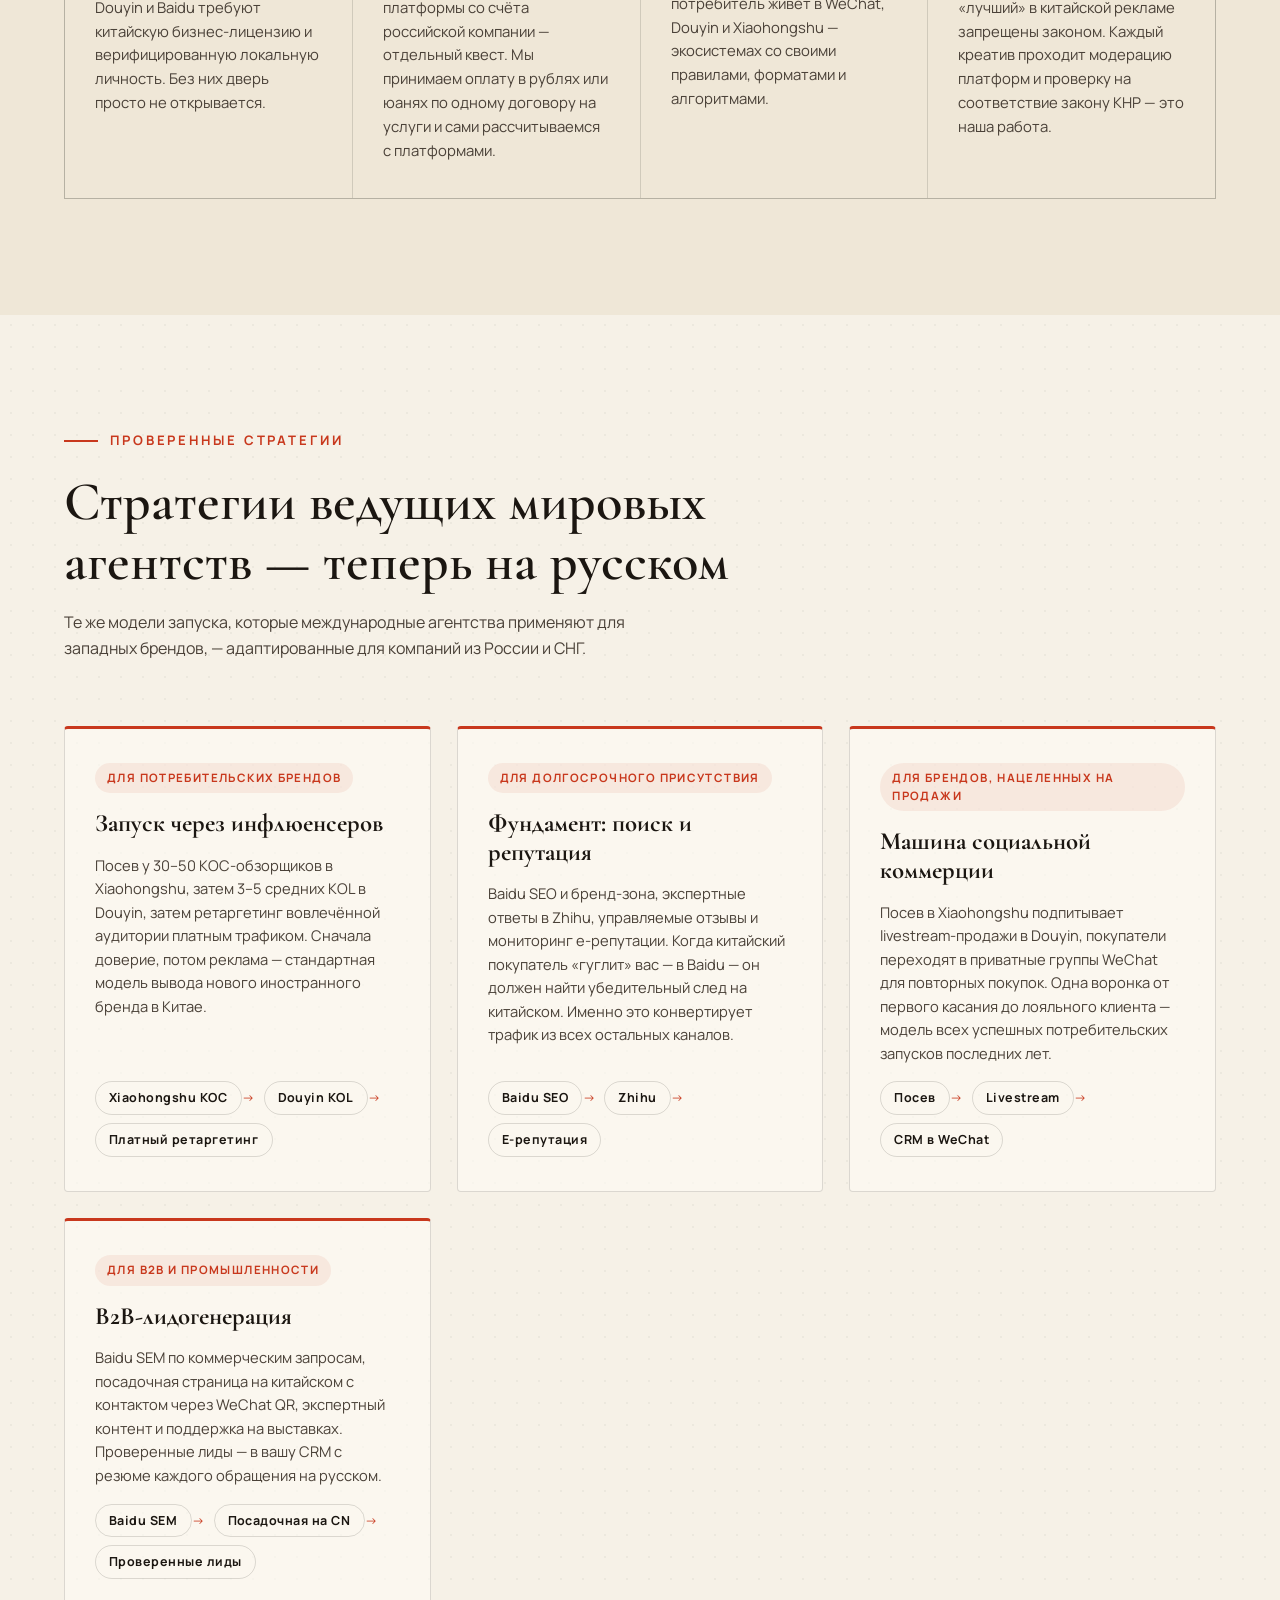
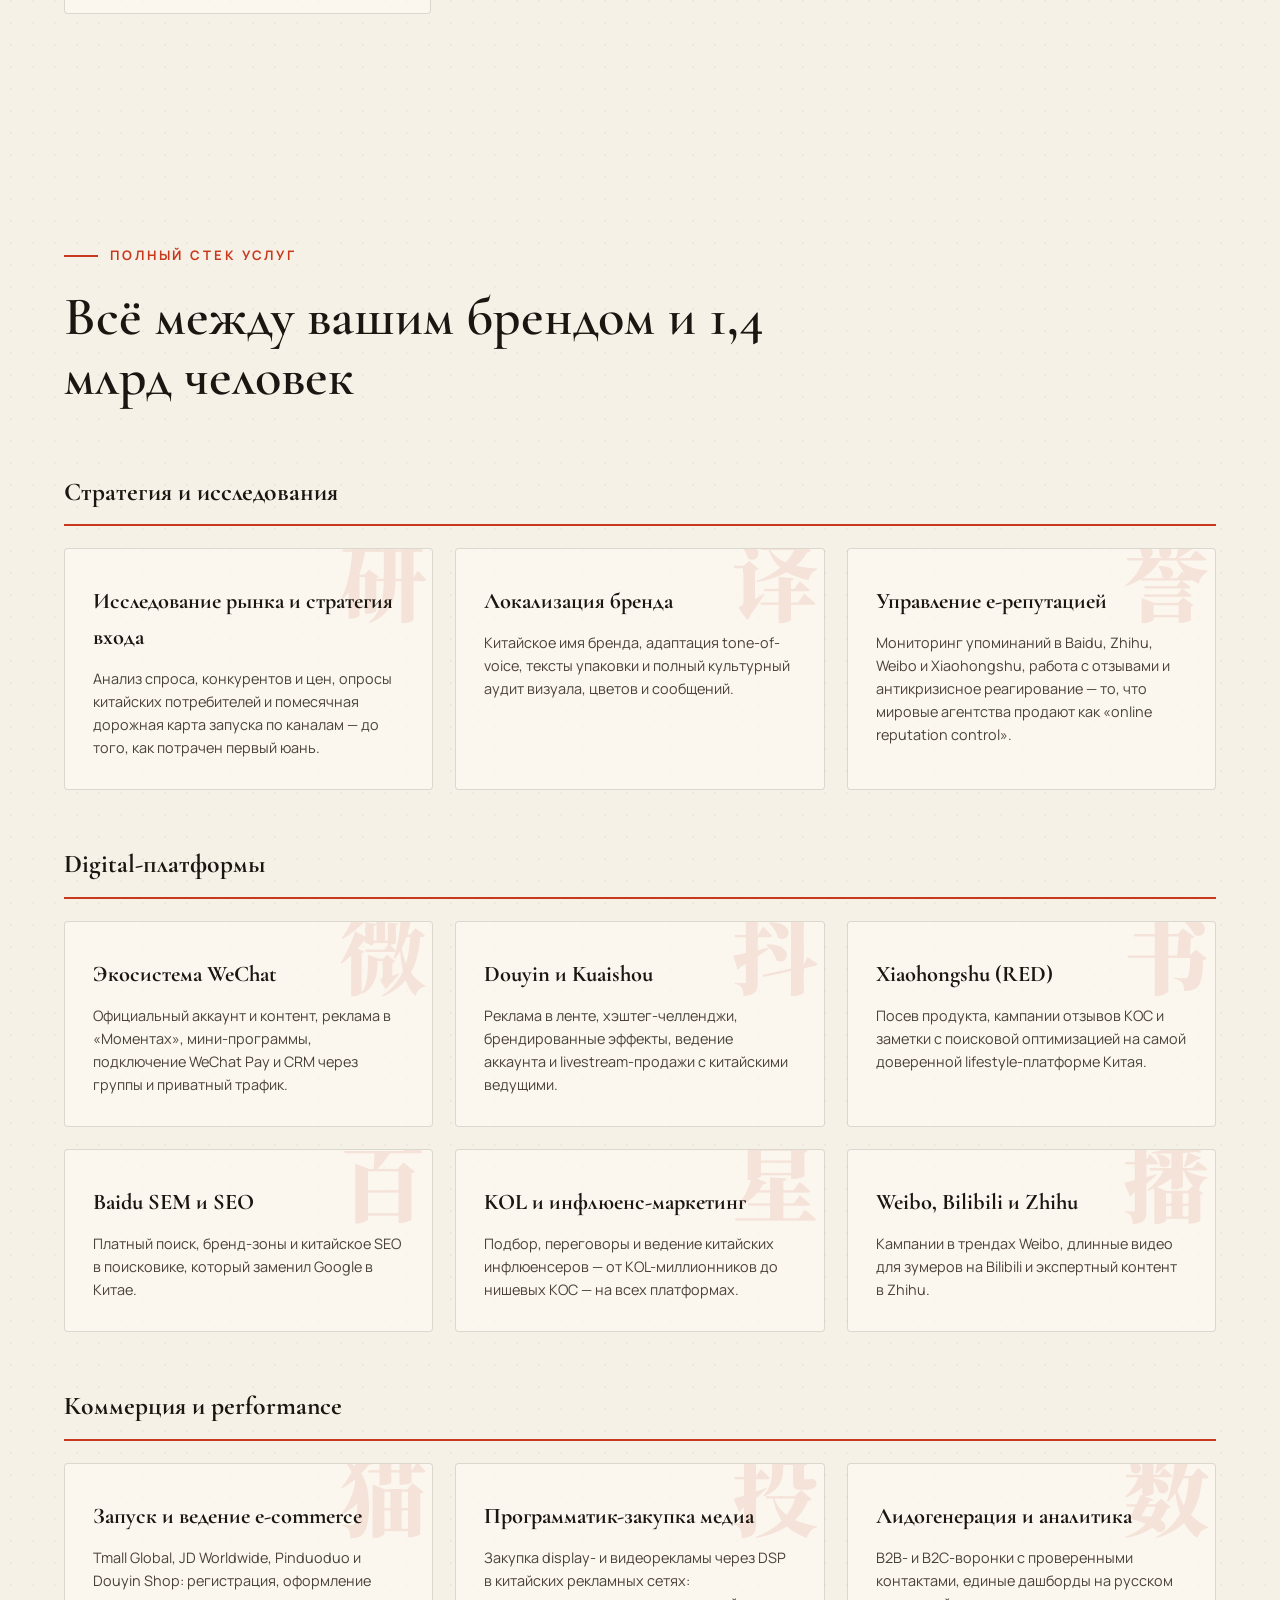
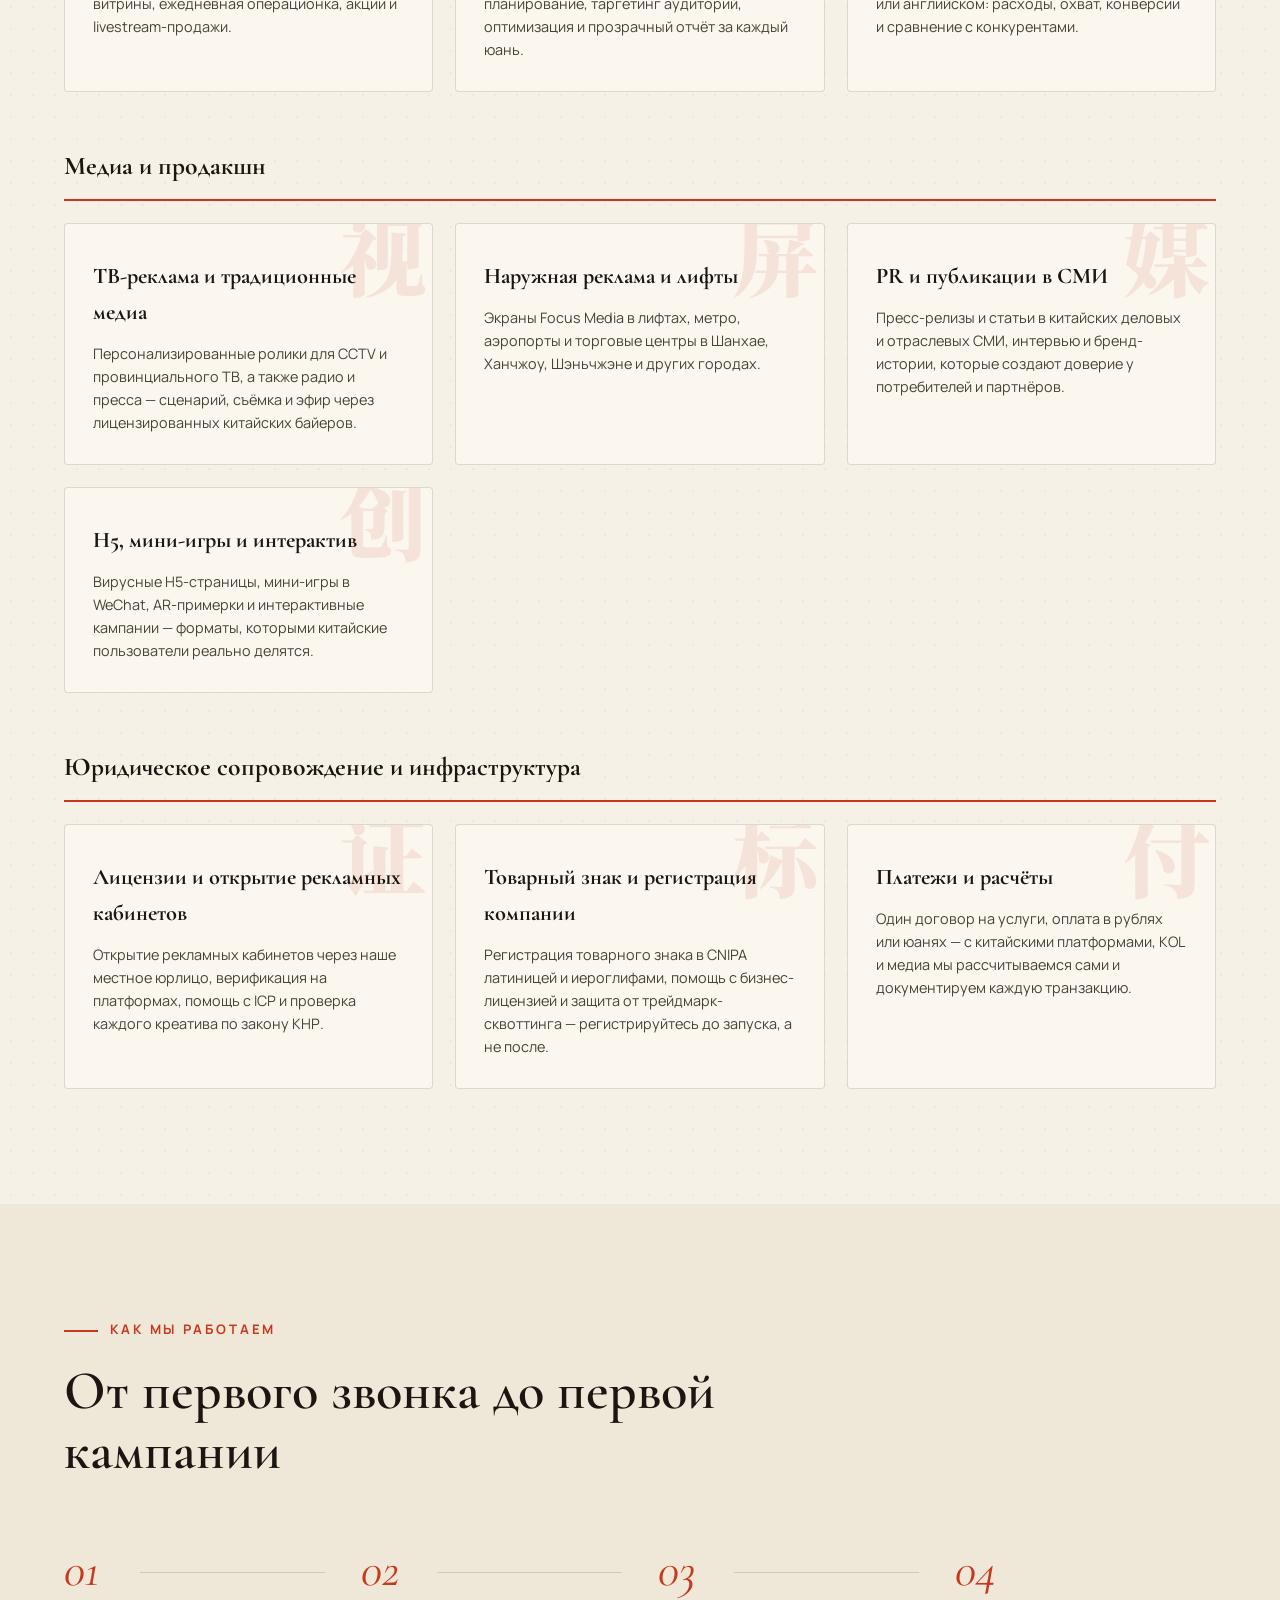
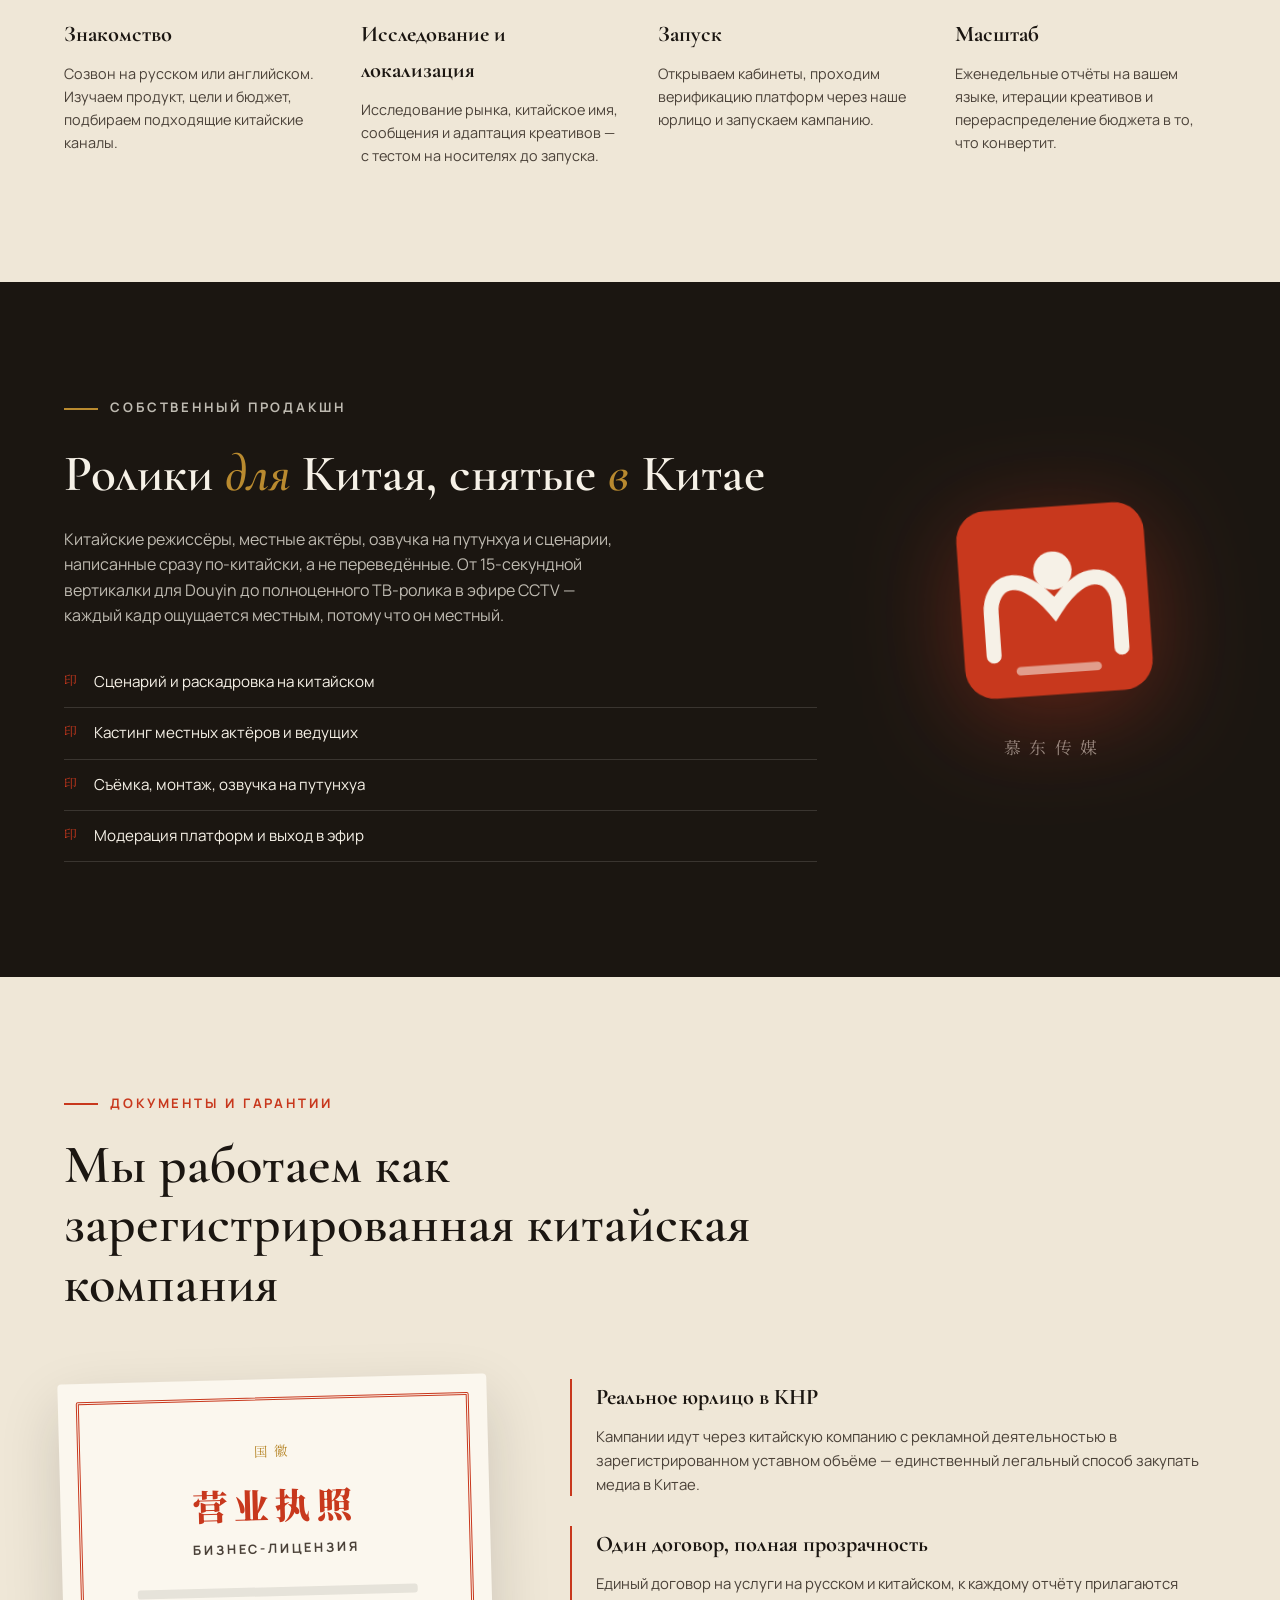
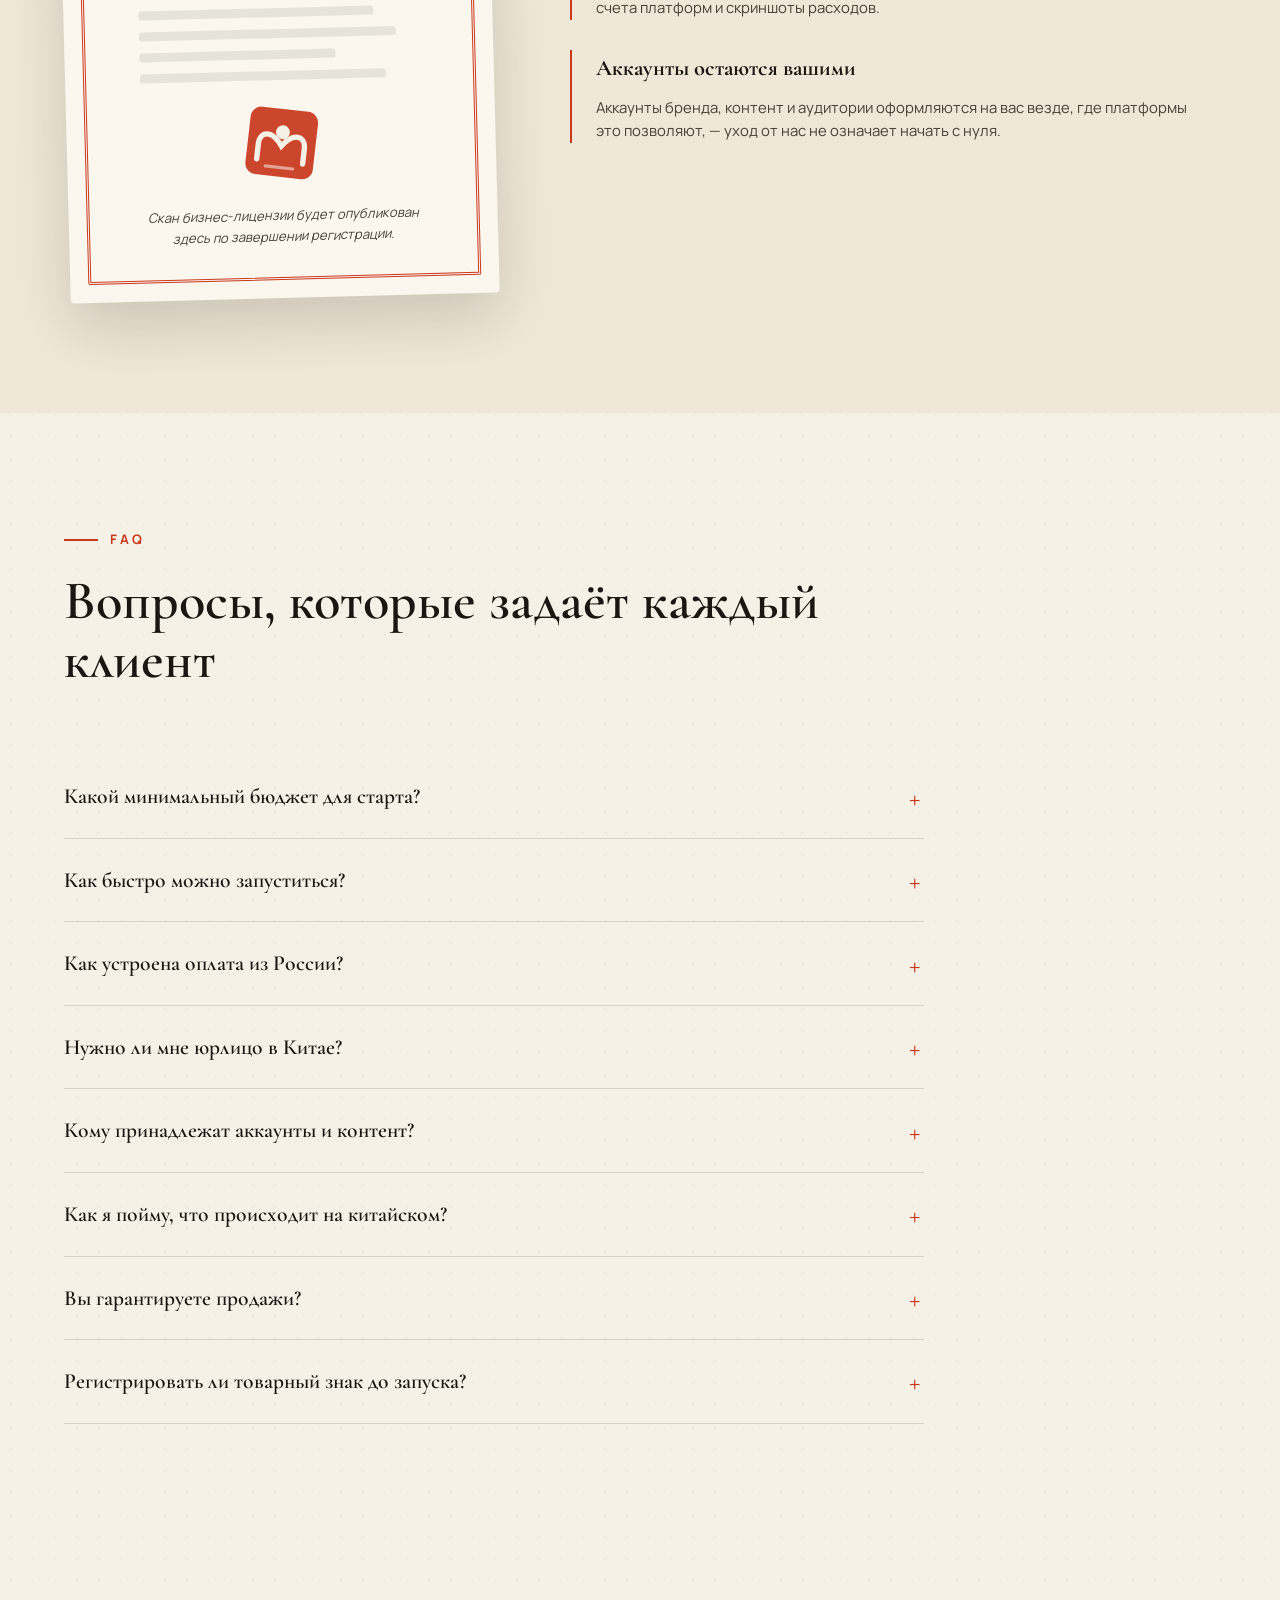
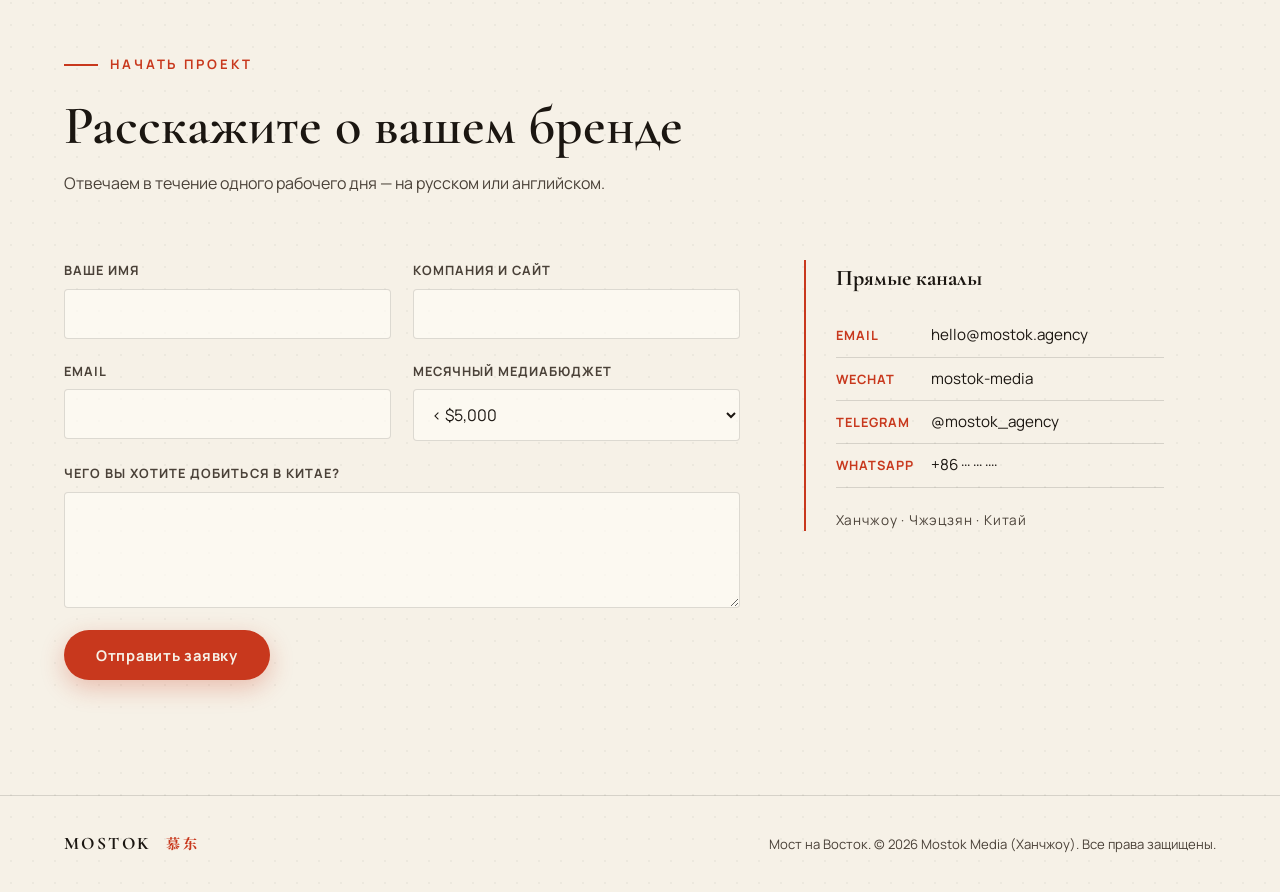
==== commit 55733158: "refocus MOSTOK on Russian market: strategies, full service catalog, license placeholder, FAQ Co-Auth" ====
--- a/mostok/index.html
+++ b/mostok/index.html
@@ -1,10 +1,10 @@
 <!DOCTYPE html>
-<html lang="en" data-lang="en">
+<html lang="ru" data-lang="ru">
 <head>
 <meta charset="UTF-8">
 <meta name="viewport" content="width=device-width, initial-scale=1.0">
-<title>MOSTOK 慕东 — Your bridge into the Chinese market</title>
-<meta name="description" content="MOSTOK 慕东 — full-service China marketing agency. WeChat, Douyin, Xiaohongshu, Baidu, KOL campaigns, TV commercials. We buy, localize and run your advertising inside China.">
+<title>MOSTOK 慕东 — выводим российские бренды на рынок Китая</title>
+<meta name="description" content="MOSTOK 慕东 — маркетинговое агентство полного цикла для выхода российских брендов на рынок Китая. WeChat, Douyin, Xiaohongshu, Baidu, KOL, ТВ-реклама, e-commerce. Договор, оплата и отчётность на русском.">
 <link rel="icon" type="image/svg+xml" href="logo.svg">
 <link rel="preconnect" href="https://fonts.googleapis.com">
 <link rel="preconnect" href="https://fonts.gstatic.com" crossorigin>
@@ -19,10 +19,10 @@
     <span class="brand-name">MOSTOK<span class="brand-hanzi">慕东</span></span>
   </a>
   <nav class="nav">
-    <a href="#barriers"><span class="en">Why us</span><span class="ru">Почему мы</span></a>
+    <a href="#strategies"><span class="en">Strategies</span><span class="ru">Стратегии</span></a>
     <a href="#services"><span class="en">Services</span><span class="ru">Услуги</span></a>
-    <a href="#process"><span class="en">Process</span><span class="ru">Процесс</span></a>
-    <a href="#production"><span class="en">Production</span><span class="ru">Продакшн</span></a>
+    <a href="#trust"><span class="en">Documents</span><span class="ru">Документы</span></a>
+    <a href="#faq"><span class="en">FAQ</span><span class="ru">Вопросы</span></a>
     <a href="#contact" class="nav-cta"><span class="en">Start a project</span><span class="ru">Начать проект</span></a>
   </nav>
   <button class="lang-toggle" id="langToggle" aria-label="Switch language">
@@ -36,23 +36,23 @@
   <section class="hero">
     <div class="hero-hanzi" aria-hidden="true">东</div>
     <div class="hero-inner">
-      <p class="kicker"><span class="en">China market-entry marketing · Hangzhou</span><span class="ru">Маркетинг для выхода на рынок Китая · Ханчжоу</span></p>
+      <p class="kicker"><span class="en">China market entry for Russian &amp; CIS brands · Hangzhou</span><span class="ru">Выход на рынок Китая для брендов из России и СНГ · Ханчжоу</span></p>
       <h1>
-        <span class="en">Your brand, <em>fluent</em> in Chinese.</span>
-        <span class="ru">Ваш бренд <em>заговорит</em> по-китайски.</span>
+        <span class="en">Russian brands, <em>fluent</em> in Chinese.</span>
+        <span class="ru">Российские бренды <em>заговорят</em> по-китайски.</span>
       </h1>
       <p class="hero-sub">
-        <span class="en">Foreign companies can't simply buy advertising in China — platforms demand Chinese ID, local entities and licensed media accounts. We are that bridge: strategy, creative and ad buying on WeChat, Douyin, Xiaohongshu, Baidu and national TV — done for you, inside China.</span>
-        <span class="ru">Иностранная компания не может просто купить рекламу в Китае — платформы требуют китайский ID, местное юрлицо и лицензированные рекламные кабинеты. Мы — этот мост: стратегия, креатив и закупка рекламы в WeChat, Douyin, Xiaohongshu, Baidu и на национальном ТВ — под ключ, изнутри Китая.</span>
+        <span class="en">You can't buy advertising in China from abroad — platforms demand a Chinese business license, verified local identity and pre-moderation of every creative. We run it all from inside China: strategy, research, creative, ad buying and e-commerce on WeChat, Douyin, Xiaohongshu, Baidu and national TV. Contract, payment and reporting — in Russian.</span>
+        <span class="ru">Купить рекламу в Китае из-за рубежа невозможно — платформы требуют китайскую бизнес-лицензию, верифицированную местную личность и премодерацию каждого креатива. Мы делаем всё изнутри Китая: стратегия, исследования, креатив, закупка рекламы и e-commerce в WeChat, Douyin, Xiaohongshu, Baidu и на национальном ТВ. Договор, оплата и отчётность — на русском.</span>
       </p>
       <div class="hero-actions">
         <a class="btn btn-primary" href="#contact"><span class="en">Get a proposal</span><span class="ru">Получить предложение</span></a>
         <a class="btn btn-ghost" href="#services"><span class="en">Explore services</span><span class="ru">Смотреть услуги</span></a>
       </div>
       <ul class="hero-stats">
-        <li><strong>1.4B</strong><span class="en">consumers behind the Great Firewall</span><span class="ru">потребителей за «великим файрволом»</span></li>
-        <li><strong>10+</strong><span class="en">Chinese ad platforms we operate natively</span><span class="ru">китайских рекламных платформ под управлением</span></li>
-        <li><strong>2</strong><span class="en">working languages with our clients — EN &amp; RU</span><span class="ru">языка работы с клиентами — EN и RU</span></li>
+        <li><strong>1.4<span class="en">B</span><span class="ru">млрд</span></strong><span class="en">consumers behind the Great Firewall</span><span class="ru">потребителей за «великим файрволом»</span></li>
+        <li><strong>15+</strong><span class="en">Chinese ad &amp; commerce platforms we operate natively</span><span class="ru">китайских рекламных и торговых платформ под управлением</span></li>
+        <li><strong>RU</strong><span class="en">contracts, payments and reports in Russian — or English</span><span class="ru">договор, платежи и отчёты на русском — или английском</span></li>
       </ul>
     </div>
   </section>
@@ -60,8 +60,8 @@
   <!-- PLATFORM MARQUEE -->
   <div class="marquee" aria-hidden="true">
     <div class="marquee-track">
-      <span>微信 WeChat</span><span>·</span><span>抖音 Douyin</span><span>·</span><span>小红书 Xiaohongshu</span><span>·</span><span>百度 Baidu</span><span>·</span><span>微博 Weibo</span><span>·</span><span>哔哩哔哩 Bilibili</span><span>·</span><span>知乎 Zhihu</span><span>·</span><span>快手 Kuaishou</span><span>·</span><span>天猫 Tmall</span><span>·</span><span>京东 JD</span><span>·</span><span>央视 CCTV</span><span>·</span><span>分众传媒 Focus Media</span><span>·</span>
-      <span>微信 WeChat</span><span>·</span><span>抖音 Douyin</span><span>·</span><span>小红书 Xiaohongshu</span><span>·</span><span>百度 Baidu</span><span>·</span><span>微博 Weibo</span><span>·</span><span>哔哩哔哩 Bilibili</span><span>·</span><span>知乎 Zhihu</span><span>·</span><span>快手 Kuaishou</span><span>·</span><span>天猫 Tmall</span><span>·</span><span>京东 JD</span><span>·</span><span>央视 CCTV</span><span>·</span><span>分众传媒 Focus Media</span><span>·</span>
+      <span>微信 WeChat</span><span>·</span><span>抖音 Douyin</span><span>·</span><span>小红书 Xiaohongshu</span><span>·</span><span>百度 Baidu</span><span>·</span><span>微博 Weibo</span><span>·</span><span>哔哩哔哩 Bilibili</span><span>·</span><span>知乎 Zhihu</span><span>·</span><span>快手 Kuaishou</span><span>·</span><span>天猫 Tmall</span><span>·</span><span>京东 JD</span><span>·</span><span>拼多多 PDD</span><span>·</span><span>央视 CCTV</span><span>·</span><span>分众传媒 Focus Media</span><span>·</span>
+      <span>微信 WeChat</span><span>·</span><span>抖音 Douyin</span><span>·</span><span>小红书 Xiaohongshu</span><span>·</span><span>百度 Baidu</span><span>·</span><span>微博 Weibo</span><span>·</span><span>哔哩哔哩 Bilibili</span><span>·</span><span>知乎 Zhihu</span><span>·</span><span>快手 Kuaishou</span><span>·</span><span>天猫 Tmall</span><span>·</span><span>京东 JD</span><span>·</span><span>拼多多 PDD</span><span>·</span><span>央视 CCTV</span><span>·</span><span>分众传媒 Focus Media</span><span>·</span>
     </div>
   </div>
 
@@ -79,8 +79,8 @@
       </article>
       <article class="barrier">
         <span class="barrier-num">02</span>
-        <h3><span class="en">Cultural translation, not word translation</span><span class="ru">Культурный перевод, а не дословный</span></h3>
-        <p><span class="en">A slogan that wins in Berlin can fall flat — or offend — in Hangzhou. Colors, numbers, humor and even brand names must be rebuilt for Chinese audiences.</span><span class="ru">Слоган, который работает в Берлине, в Ханчжоу может не сработать — или оскорбить. Цвета, числа, юмор и даже название бренда нужно пересобирать под китайскую аудиторию.</span></p>
+        <h3><span class="en">Payments &amp; contracts across borders</span><span class="ru">Платежи и договоры через границу</span></h3>
+        <p><span class="en">Paying Chinese platforms from a Russian company account is its own quest. We accept payment in rubles or yuan under a single service contract and settle with the platforms ourselves.</span><span class="ru">Оплатить китайские платформы со счёта российской компании — отдельный квест. Мы принимаем оплату в рублях или юанях по одному договору на услуги и сами рассчитываемся с платформами.</span></p>
       </article>
       <article class="barrier">
         <span class="barrier-num">03</span>
@@ -95,19 +95,80 @@
     </div>
   </section>
 
+  <!-- STRATEGIES -->
+  <section class="strategies" id="strategies">
+    <div class="section-head">
+      <p class="kicker"><span class="en">Proven playbooks</span><span class="ru">Проверенные стратегии</span></p>
+      <h2><span class="en">Strategies the top China agencies run — now in Russian</span><span class="ru">Стратегии ведущих мировых агентств — теперь на русском</span></h2>
+      <p class="section-sub"><span class="en">The same launch models used by international agencies for Western brands — adapted for companies from Russia and the CIS.</span><span class="ru">Те же модели запуска, которые международные агентства применяют для западных брендов, — адаптированные для компаний из России и СНГ.</span></p>
+    </div>
+    <div class="strategy-grid">
+      <article class="strategy">
+        <span class="strategy-tag"><span class="en">For consumer brands</span><span class="ru">Для потребительских брендов</span></span>
+        <h3><span class="en">KOL-first launch</span><span class="ru">Запуск через инфлюенсеров</span></h3>
+        <p><span class="en">Seeding with 30–50 KOC reviewers on Xiaohongshu, then 3–5 mid-tier KOLs on Douyin, then retargeting the engaged audience with paid traffic. Trust first, advertising second — the standard playbook for new foreign brands in China.</span><span class="ru">Посев у 30–50 KOC-обзорщиков в Xiaohongshu, затем 3–5 средних KOL в Douyin, затем ретаргетинг вовлечённой аудитории платным трафиком. Сначала доверие, потом реклама — стандартная модель вывода нового иностранного бренда в Китае.</span></p>
+        <ul class="strategy-steps">
+          <li>Xiaohongshu KOC</li><li>Douyin KOL</li><li><span class="en">Paid retargeting</span><span class="ru">Платный ретаргетинг</span></li>
+        </ul>
+      </article>
+      <article class="strategy">
+        <span class="strategy-tag"><span class="en">For long-term presence</span><span class="ru">Для долгосрочного присутствия</span></span>
+        <h3><span class="en">Search &amp; reputation foundation</span><span class="ru">Фундамент: поиск и репутация</span></h3>
+        <p><span class="en">Baidu SEO + brand zone, expert answers on Zhihu, managed reviews and e-reputation monitoring. When a Chinese buyer googles you — on Baidu — they must find a trustworthy Chinese-language footprint. This is what converts the traffic all other channels create.</span><span class="ru">Baidu SEO и бренд-зона, экспертные ответы в Zhihu, управляемые отзывы и мониторинг e-репутации. Когда китайский покупатель «гуглит» вас — в Baidu — он должен найти убедительный след на китайском. Именно это конвертирует трафик из всех остальных каналов.</span></p>
+        <ul class="strategy-steps">
+          <li>Baidu SEO</li><li>Zhihu</li><li><span class="en">E-reputation</span><span class="ru">E-репутация</span></li>
+        </ul>
+      </article>
+      <article class="strategy">
+        <span class="strategy-tag"><span class="en">For sales-driven brands</span><span class="ru">Для брендов, нацеленных на продажи</span></span>
+        <h3><span class="en">Social commerce engine</span><span class="ru">Машина социальной коммерции</span></h3>
+        <p><span class="en">Xiaohongshu seeding feeds Douyin livestream selling, buyers flow into WeChat private-traffic groups for repeat purchases. One funnel from first touch to loyal customer — the model behind every successful consumer launch of recent years.</span><span class="ru">Посев в Xiaohongshu подпитывает livestream-продажи в Douyin, покупатели переходят в приватные группы WeChat для повторных покупок. Одна воронка от первого касания до лояльного клиента — модель всех успешных потребительских запусков последних лет.</span></p>
+        <ul class="strategy-steps">
+          <li><span class="en">Seeding</span><span class="ru">Посев</span></li><li>Livestream</li><li><span class="en">Private traffic CRM</span><span class="ru">CRM в WeChat</span></li>
+        </ul>
+      </article>
+      <article class="strategy">
+        <span class="strategy-tag"><span class="en">For B2B &amp; industry</span><span class="ru">Для B2B и промышленности</span></span>
+        <h3><span class="en">B2B lead generation</span><span class="ru">B2B-лидогенерация</span></h3>
+        <p><span class="en">Baidu SEM on commercial queries, a Chinese-language landing page with WeChat QR contact, expert content and trade-show support. Verified leads delivered to your CRM with Russian-language summaries of every inquiry.</span><span class="ru">Baidu SEM по коммерческим запросам, посадочная страница на китайском с контактом через WeChat QR, экспертный контент и поддержка на выставках. Проверенные лиды — в вашу CRM с резюме каждого обращения на русском.</span></p>
+        <ul class="strategy-steps">
+          <li>Baidu SEM</li><li><span class="en">CN landing</span><span class="ru">Посадочная на CN</span></li><li><span class="en">Verified leads</span><span class="ru">Проверенные лиды</span></li>
+        </ul>
+      </article>
+    </div>
+  </section>
+
   <!-- SERVICES -->
   <section class="services" id="services">
     <div class="section-head">
       <p class="kicker"><span class="en">Full-stack services</span><span class="ru">Полный стек услуг</span></p>
       <h2><span class="en">Everything between your brand and 1.4 billion people</span><span class="ru">Всё между вашим брендом и 1,4 млрд человек</span></h2>
     </div>
+
+    <h3 class="service-cat"><span class="en">Strategy &amp; research</span><span class="ru">Стратегия и исследования</span></h3>
+    <div class="service-grid">
+      <article class="service"><span class="service-hanzi">研</span>
+        <h3><span class="en">Market research &amp; entry strategy</span><span class="ru">Исследование рынка и стратегия входа</span></h3>
+        <p><span class="en">Demand analysis, competitor and price benchmarks, consumer surveys with native audiences and a channel-by-channel launch roadmap before a single yuan is spent.</span><span class="ru">Анализ спроса, конкурентов и цен, опросы китайских потребителей и помесячная дорожная карта запуска по каналам — до того, как потрачен первый юань.</span></p>
+      </article>
+      <article class="service"><span class="service-hanzi">译</span>
+        <h3><span class="en">Brand localization</span><span class="ru">Локализация бренда</span></h3>
+        <p><span class="en">Chinese brand naming, tone-of-voice adaptation, packaging copy and a full cultural audit of your visuals, colors and messaging.</span><span class="ru">Китайское имя бренда, адаптация tone-of-voice, тексты упаковки и полный культурный аудит визуала, цветов и сообщений.</span></p>
+      </article>
+      <article class="service"><span class="service-hanzi">誉</span>
+        <h3><span class="en">E-reputation management</span><span class="ru">Управление e-репутацией</span></h3>
+        <p><span class="en">Monitoring of mentions across Baidu, Zhihu, Weibo and Xiaohongshu, review management and crisis response — the service global agencies sell as “online reputation control”.</span><span class="ru">Мониторинг упоминаний в Baidu, Zhihu, Weibo и Xiaohongshu, работа с отзывами и антикризисное реагирование — то, что мировые агентства продают как «online reputation control».</span></p>
+      </article>
+    </div>
+
+    <h3 class="service-cat"><span class="en">Digital platforms</span><span class="ru">Digital-платформы</span></h3>
     <div class="service-grid">
       <article class="service"><span class="service-hanzi">微</span>
         <h3><span class="en">WeChat ecosystem</span><span class="ru">Экосистема WeChat</span></h3>
-        <p><span class="en">Official Account setup &amp; content, Moments ads, banner ads, Mini-Programs, WeChat Pay integration, CRM via group &amp; private traffic.</span><span class="ru">Официальный аккаунт и контент, реклама в «Моментах», баннеры, мини-программы, подключение WeChat Pay, CRM через группы и приватный трафик.</span></p>
+        <p><span class="en">Official Account setup &amp; content, Moments ads, Mini-Programs, WeChat Pay integration and private-traffic CRM through groups and channels.</span><span class="ru">Официальный аккаунт и контент, реклама в «Моментах», мини-программы, подключение WeChat Pay и CRM через группы и приватный трафик.</span></p>
       </article>
       <article class="service"><span class="service-hanzi">抖</span>
-        <h3><span class="en">Douyin (Chinese TikTok)</span><span class="ru">Douyin (китайский TikTok)</span></h3>
+        <h3><span class="en">Douyin &amp; Kuaishou</span><span class="ru">Douyin и Kuaishou</span></h3>
         <p><span class="en">In-feed ads, hashtag challenges, branded effects, account management and livestream commerce with native Chinese hosts.</span><span class="ru">Реклама в ленте, хэштег-челленджи, брендированные эффекты, ведение аккаунта и livestream-продажи с китайскими ведущими.</span></p>
       </article>
       <article class="service"><span class="service-hanzi">书</span>
@@ -122,6 +183,30 @@
         <h3><span class="en">KOL &amp; influencer marketing</span><span class="ru">KOL и инфлюенс-маркетинг</span></h3>
         <p><span class="en">Selection, negotiation and management of Chinese influencers — from million-follower KOLs to niche KOCs — across all platforms.</span><span class="ru">Подбор, переговоры и ведение китайских инфлюенсеров — от KOL-миллионников до нишевых KOC — на всех платформах.</span></p>
       </article>
+      <article class="service"><span class="service-hanzi">播</span>
+        <h3><span class="en">Weibo, Bilibili &amp; Zhihu</span><span class="ru">Weibo, Bilibili и Zhihu</span></h3>
+        <p><span class="en">Hot-topic campaigns on Weibo, long-form video for Gen-Z on Bilibili and expert authority content on Zhihu.</span><span class="ru">Кампании в трендах Weibo, длинные видео для зумеров на Bilibili и экспертный контент в Zhihu.</span></p>
+      </article>
+    </div>
+
+    <h3 class="service-cat"><span class="en">Commerce &amp; performance</span><span class="ru">Коммерция и performance</span></h3>
+    <div class="service-grid">
+      <article class="service"><span class="service-hanzi">猫</span>
+        <h3><span class="en">E-commerce launch &amp; operations</span><span class="ru">Запуск и ведение e-commerce</span></h3>
+        <p><span class="en">Tmall Global, JD Worldwide, Pinduoduo and Douyin Shop: registration, storefront design, daily operations, promotions and livestream selling.</span><span class="ru">Tmall Global, JD Worldwide, Pinduoduo и Douyin Shop: регистрация, оформление витрины, ежедневная операционка, акции и livestream-продажи.</span></p>
+      </article>
+      <article class="service"><span class="service-hanzi">投</span>
+        <h3><span class="en">Programmatic media buying</span><span class="ru">Программатик-закупка медиа</span></h3>
+        <p><span class="en">DSP-based display and video buying across Chinese ad networks: planning, audience targeting, optimization and transparent reporting of every yuan.</span><span class="ru">Закупка display- и видеорекламы через DSP в китайских рекламных сетях: планирование, таргетинг аудиторий, оптимизация и прозрачный отчёт за каждый юань.</span></p>
+      </article>
+      <article class="service"><span class="service-hanzi">数</span>
+        <h3><span class="en">Lead generation &amp; analytics</span><span class="ru">Лидогенерация и аналитика</span></h3>
+        <p><span class="en">B2B and B2C lead funnels with verified contacts, unified dashboards in Russian or English: spend, reach, conversions and competitor benchmarks.</span><span class="ru">B2B- и B2C-воронки с проверенными контактами, единые дашборды на русском или английском: расходы, охват, конверсии и сравнение с конкурентами.</span></p>
+      </article>
+    </div>
+
+    <h3 class="service-cat"><span class="en">Media &amp; production</span><span class="ru">Медиа и продакшн</span></h3>
+    <div class="service-grid">
       <article class="service"><span class="service-hanzi">视</span>
         <h3><span class="en">TV commercials &amp; traditional media</span><span class="ru">ТВ-реклама и традиционные медиа</span></h3>
         <p><span class="en">Personalized commercials produced for CCTV and provincial TV, plus radio and print — scripted, shot and aired through licensed Chinese media buyers.</span><span class="ru">Персонализированные ролики для CCTV и провинциального ТВ, а также радио и пресса — сценарий, съёмка и эфир через лицензированных китайских байеров.</span></p>
@@ -130,25 +215,29 @@
         <h3><span class="en">Outdoor &amp; elevator advertising</span><span class="ru">Наружная реклама и лифты</span></h3>
         <p><span class="en">Focus Media elevator screens, metro, airport and mall placements in Shanghai, Hangzhou, Shenzhen and beyond.</span><span class="ru">Экраны Focus Media в лифтах, метро, аэропорты и торговые центры в Шанхае, Ханчжоу, Шэньчжэне и других городах.</span></p>
       </article>
-      <article class="service"><span class="service-hanzi">猫</span>
-        <h3><span class="en">E-commerce launch</span><span class="ru">Запуск e-commerce</span></h3>
-        <p><span class="en">Tmall Global, JD Worldwide and Douyin Shop storefronts: registration, design, operations and livestream selling.</span><span class="ru">Витрины на Tmall Global, JD Worldwide и Douyin Shop: регистрация, оформление, операционка и livestream-продажи.</span></p>
-      </article>
-      <article class="service"><span class="service-hanzi">译</span>
-        <h3><span class="en">Brand localization</span><span class="ru">Локализация бренда</span></h3>
-        <p><span class="en">Chinese brand naming, tone-of-voice adaptation, packaging copy and full cultural audit before a single yuan is spent on media.</span><span class="ru">Китайское имя бренда, адаптация tone-of-voice, тексты упаковки и полный культурный аудит до того, как потрачен первый юань на медиа.</span></p>
-      </article>
+      <article class="service"><span class="service-hanzi">媒</span>
+        <h3><span class="en">PR &amp; media placements</span><span class="ru">PR и публикации в СМИ</span></h3>
+        <p><span class="en">Press releases and articles in Chinese business and industry media, interviews and brand stories that build credibility with consumers and partners.</span><span class="ru">Пресс-релизы и статьи в китайских деловых и отраслевых СМИ, интервью и бренд-истории, которые создают доверие у потребителей и партнёров.</span></p>
+      </article>
+      <article class="service"><span class="service-hanzi">创</span>
+        <h3><span class="en">H5, mini-games &amp; interactive</span><span class="ru">H5, мини-игры и интерактив</span></h3>
+        <p><span class="en">Viral H5 pages, WeChat mini-games, AR try-ons and interactive campaigns — the formats Chinese users actually share.</span><span class="ru">Вирусные H5-страницы, мини-игры в WeChat, AR-примерки и интерактивные кампании — форматы, которыми китайские пользователи реально делятся.</span></p>
+      </article>
+    </div>
+
+    <h3 class="service-cat"><span class="en">Legal &amp; infrastructure</span><span class="ru">Юридическое сопровождение и инфраструктура</span></h3>
+    <div class="service-grid">
       <article class="service"><span class="service-hanzi">证</span>
-        <h3><span class="en">Licensing &amp; compliance</span><span class="ru">Лицензии и комплаенс</span></h3>
-        <p><span class="en">Ad account opening under our local entity, ICP guidance, trademark registration support and PRC ad-law review of every creative.</span><span class="ru">Открытие рекламных кабинетов через наше местное юрлицо, помощь с ICP, поддержка регистрации товарного знака и проверка каждого креатива по закону КНР.</span></p>
-      </article>
-      <article class="service"><span class="service-hanzi">播</span>
-        <h3><span class="en">Weibo, Bilibili &amp; Zhihu</span><span class="ru">Weibo, Bilibili и Zhihu</span></h3>
-        <p><span class="en">Hot-topic campaigns on Weibo, long-form video for Gen-Z on Bilibili and expert authority content on Zhihu.</span><span class="ru">Кампании в трендах Weibo, длинные видео для зумеров на Bilibili и экспертный контент в Zhihu.</span></p>
-      </article>
-      <article class="service"><span class="service-hanzi">数</span>
-        <h3><span class="en">Analytics &amp; reporting</span><span class="ru">Аналитика и отчётность</span></h3>
-        <p><span class="en">Unified dashboards in English or Russian: spend, reach, conversions and competitor benchmarks across every Chinese channel.</span><span class="ru">Единые дашборды на английском или русском: расходы, охват, конверсии и сравнение с конкурентами по всем китайским каналам.</span></p>
+        <h3><span class="en">Licensing &amp; ad-account opening</span><span class="ru">Лицензии и открытие рекламных кабинетов</span></h3>
+        <p><span class="en">Ad account opening under our local entity, platform verification, ICP guidance and PRC ad-law review of every creative.</span><span class="ru">Открытие рекламных кабинетов через наше местное юрлицо, верификация на платформах, помощь с ICP и проверка каждого креатива по закону КНР.</span></p>
+      </article>
+      <article class="service"><span class="service-hanzi">标</span>
+        <h3><span class="en">Trademark &amp; company registration</span><span class="ru">Товарный знак и регистрация компании</span></h3>
+        <p><span class="en">CNIPA trademark filing in Latin and Chinese, business-license assistance and protection against trademark squatting — register before you launch, not after.</span><span class="ru">Регистрация товарного знака в CNIPA латиницей и иероглифами, помощь с бизнес-лицензией и защита от трейдмарк-сквоттинга — регистрируйтесь до запуска, а не после.</span></p>
+      </article>
+      <article class="service"><span class="service-hanzi">付</span>
+        <h3><span class="en">Payments &amp; settlement</span><span class="ru">Платежи и расчёты</span></h3>
+        <p><span class="en">One service contract, payment in rubles or yuan — we settle with Chinese platforms, KOLs and media ourselves and document every transaction.</span><span class="ru">Один договор на услуги, оплата в рублях или юанях — с китайскими платформами, KOL и медиа мы рассчитываемся сами и документируем каждую транзакцию.</span></p>
       </article>
     </div>
   </section>
@@ -162,11 +251,11 @@
     <ol class="steps">
       <li>
         <h3><span class="en">Discovery</span><span class="ru">Знакомство</span></h3>
-        <p><span class="en">A call in English or Russian. We study your product, goals and budget, then map which Chinese channels fit.</span><span class="ru">Созвон на английском или русском. Изучаем продукт, цели и бюджет, подбираем подходящие китайские каналы.</span></p>
+        <p><span class="en">A call in Russian or English. We study your product, goals and budget, then map which Chinese channels fit.</span><span class="ru">Созвон на русском или английском. Изучаем продукт, цели и бюджет, подбираем подходящие китайские каналы.</span></p>
       </li>
       <li>
-        <h3><span class="en">Localization</span><span class="ru">Локализация</span></h3>
-        <p><span class="en">Chinese naming, messaging and creative adaptation — tested with native audiences before launch.</span><span class="ru">Китайское имя, сообщения и адаптация креативов — с тестом на носителях до запуска.</span></p>
+        <h3><span class="en">Research &amp; localization</span><span class="ru">Исследование и локализация</span></h3>
+        <p><span class="en">Market research, Chinese naming, messaging and creative adaptation — tested with native audiences before launch.</span><span class="ru">Исследование рынка, китайское имя, сообщения и адаптация креативов — с тестом на носителях до запуска.</span></p>
       </li>
       <li>
         <h3><span class="en">Launch</span><span class="ru">Запуск</span></h3>
@@ -200,12 +289,88 @@
     </div>
   </section>
 
+  <!-- TRUST & DOCUMENTS -->
+  <section class="trust" id="trust">
+    <div class="section-head">
+      <p class="kicker"><span class="en">Documents &amp; guarantees</span><span class="ru">Документы и гарантии</span></p>
+      <h2><span class="en">We operate as a registered Chinese company</span><span class="ru">Мы работаем как зарегистрированная китайская компания</span></h2>
+    </div>
+    <div class="trust-grid">
+      <div class="license-card" role="img" aria-label="Business license placeholder">
+        <div class="license-border">
+          <span class="license-emblem">国徽</span>
+          <h3 class="license-title">营业执照</h3>
+          <p class="license-subtitle"><span class="en">Business License</span><span class="ru">Бизнес-лицензия</span></p>
+          <div class="license-lines"><i></i><i></i><i></i><i></i><i></i></div>
+          <img src="logo.svg" alt="" class="license-seal">
+          <p class="license-note"><span class="en">The scan of our business license will be published here upon completion of registration.</span><span class="ru">Скан бизнес-лицензии будет опубликован здесь по завершении регистрации.</span></p>
+        </div>
+      </div>
+      <div class="trust-points">
+        <article>
+          <h3><span class="en">A real PRC entity</span><span class="ru">Реальное юрлицо в КНР</span></h3>
+          <p><span class="en">Campaigns run through a Chinese company with advertising in its registered business scope — the only legal way to buy media in China.</span><span class="ru">Кампании идут через китайскую компанию с рекламной деятельностью в зарегистрированном уставном объёме — единственный легальный способ закупать медиа в Китае.</span></p>
+        </article>
+        <article>
+          <h3><span class="en">One contract, full transparency</span><span class="ru">Один договор, полная прозрачность</span></h3>
+          <p><span class="en">A single service agreement in Russian and Chinese, with platform invoices and spend screenshots attached to every report.</span><span class="ru">Единый договор на услуги на русском и китайском, к каждому отчёту прилагаются счета платформ и скриншоты расходов.</span></p>
+        </article>
+        <article>
+          <h3><span class="en">Your accounts stay yours</span><span class="ru">Аккаунты остаются вашими</span></h3>
+          <p><span class="en">Brand accounts, content and audiences are registered to you wherever the platforms allow it — leaving us never means starting over.</span><span class="ru">Аккаунты бренда, контент и аудитории оформляются на вас везде, где платформы это позволяют, — уход от нас не означает начать с нуля.</span></p>
+        </article>
+      </div>
+    </div>
+  </section>
+
+  <!-- FAQ -->
+  <section class="faq" id="faq">
+    <div class="section-head">
+      <p class="kicker">FAQ</p>
+      <h2><span class="en">Questions every client asks</span><span class="ru">Вопросы, которые задаёт каждый клиент</span></h2>
+    </div>
+    <div class="faq-list">
+      <details>
+        <summary><span class="en">What is the minimum budget to start?</span><span class="ru">Какой минимальный бюджет для старта?</span></summary>
+        <p><span class="en">A meaningful pilot — localization audit plus one channel (usually Xiaohongshu seeding or Baidu SEM) — starts from about $5,000/month in media plus agency fee. A full multi-channel launch is typically $20,000+/month. We'll tell you honestly if your budget is too small for your goals.</span><span class="ru">Осмысленный пилот — аудит локализации плюс один канал (обычно посев в Xiaohongshu или Baidu SEM) — начинается примерно от $5 000 в месяц на медиа плюс комиссия агентства. Полноценный мультиканальный запуск — обычно от $20 000 в месяц. Если бюджет мал для ваших целей, мы скажем об этом честно.</span></p>
+      </details>
+      <details>
+        <summary><span class="en">How fast can we launch?</span><span class="ru">Как быстро можно запуститься?</span></summary>
+        <p><span class="en">Account opening and platform verification take 2–4 weeks; localization and creative another 2–3. Realistically, your first campaign is live 1–2 months after contract — faster than registering your own Chinese entity (4–6 months minimum).</span><span class="ru">Открытие кабинетов и верификация платформ занимают 2–4 недели; локализация и креатив — ещё 2–3. Реалистично, первая кампания выходит через 1–2 месяца после договора — быстрее, чем регистрация собственного юрлица в Китае (минимум 4–6 месяцев).</span></p>
+      </details>
+      <details>
+        <summary><span class="en">How do payments from Russia work?</span><span class="ru">Как устроена оплата из России?</span></summary>
+        <p><span class="en">You sign one service contract and pay in rubles or yuan to our account. We settle with Chinese platforms, influencers and media ourselves, and every transaction is documented in your reports. No need to open Chinese bank accounts or wrestle with cross-border transfers.</span><span class="ru">Вы подписываете один договор на услуги и платите в рублях или юанях на наш счёт. С китайскими платформами, инфлюенсерами и медиа мы рассчитываемся сами, каждая транзакция документируется в отчётах. Не нужно открывать китайские счета и воевать с трансграничными переводами.</span></p>
+      </details>
+      <details>
+        <summary><span class="en">Do I need a Chinese legal entity?</span><span class="ru">Нужно ли мне юрлицо в Китае?</span></summary>
+        <p><span class="en">Not to start. Advertising and cross-border e-commerce (Tmall Global, JD Worldwide) work through our entity. You'll only need your own company if you move to domestic distribution or local manufacturing — and we'll help you register it when that day comes.</span><span class="ru">Для старта — нет. Реклама и трансграничный e-commerce (Tmall Global, JD Worldwide) работают через наше юрлицо. Собственная компания понадобится только при переходе к внутренней дистрибуции или локальному производству — и мы поможем её зарегистрировать, когда придёт время.</span></p>
+      </details>
+      <details>
+        <summary><span class="en">Who owns the accounts and content?</span><span class="ru">Кому принадлежат аккаунты и контент?</span></summary>
+        <p><span class="en">You. Wherever platform rules allow, brand accounts are registered in your name; all content, designs and audience data are handed over under the contract. If you ever leave, you take everything with you.</span><span class="ru">Вам. Везде, где правила платформ позволяют, аккаунты бренда регистрируются на вас; весь контент, дизайн и данные аудиторий передаются по договору. Если вы уходите — забираете всё с собой.</span></p>
+      </details>
+      <details>
+        <summary><span class="en">How will I understand what's happening in Chinese?</span><span class="ru">Как я пойму, что происходит на китайском?</span></summary>
+        <p><span class="en">Every report, every media plan and every KOL brief comes with a Russian (or English) version. Weekly dashboards show spend, reach and conversions; monthly calls walk you through results in your language.</span><span class="ru">Каждый отчёт, медиаплан и бриф для KOL приходит с версией на русском (или английском). Еженедельные дашборды показывают расходы, охват и конверсии; на ежемесячных созвонах разбираем результаты на вашем языке.</span></p>
+      </details>
+      <details>
+        <summary><span class="en">Can you guarantee sales?</span><span class="ru">Вы гарантируете продажи?</span></summary>
+        <p><span class="en">No agency honestly can — and Chinese ad law actually forbids such promises. What we do guarantee: transparent spend, agreed KPIs per channel (reach, CPL, ROAS targets), and stopping anything that doesn't perform within the first month.</span><span class="ru">Честно — никакое агентство не может, а закон КНР о рекламе такие обещания прямо запрещает. Что мы гарантируем: прозрачные расходы, согласованные KPI по каналам (охват, CPL, целевой ROAS) и остановку всего, что не работает, в течение первого месяца.</span></p>
+      </details>
+      <details>
+        <summary><span class="en">Should I register a trademark before launch?</span><span class="ru">Регистрировать ли товарный знак до запуска?</span></summary>
+        <p><span class="en">Yes, absolutely. China is first-to-file: squatters register foreign brand names and sell them back. We file your Latin and Chinese marks with CNIPA before any public campaign — it costs little and saves enormously.</span><span class="ru">Да, обязательно. В Китае действует принцип «кто первый подал»: сквоттеры регистрируют имена иностранных брендов и перепродают их. Мы подаём вашу латинскую и иероглифическую марки в CNIPA до любой публичной кампании — это стоит мало, а экономит огромно.</span></p>
+      </details>
+    </div>
+  </section>
+
   <!-- CONTACT -->
   <section class="contact" id="contact">
     <div class="section-head">
       <p class="kicker"><span class="en">Start a project</span><span class="ru">Начать проект</span></p>
       <h2><span class="en">Tell us about your brand</span><span class="ru">Расскажите о вашем бренде</span></h2>
-      <p class="contact-sub"><span class="en">We reply within one business day — in English or Russian.</span><span class="ru">Отвечаем в течение одного рабочего дня — на английском или русском.</span></p>
+      <p class="contact-sub"><span class="en">We reply within one business day — in Russian or English.</span><span class="ru">Отвечаем в течение одного рабочего дня — на русском или английском.</span></p>
     </div>
     <div class="contact-grid">
       <form class="contact-form" id="contactForm">
--- a/mostok/styles.css
+++ b/mostok/styles.css
@@ -146,6 +146,121 @@
   font-size: clamp(2rem, 4.4vw, 3.4rem); line-height: 1.1;
 }
 
+.section-sub { margin-top: 18px; color: var(--ink-soft); max-width: 620px; }
+
+/* ---- strategies ---- */
+.strategy-grid {
+  display: grid; grid-template-columns: repeat(auto-fit, minmax(320px, 1fr)); gap: 26px;
+}
+.strategy {
+  border: 1px solid var(--line); border-radius: 4px;
+  background: rgba(255, 252, 245, 0.6);
+  padding: 34px 30px;
+  display: flex; flex-direction: column; gap: 16px;
+  border-top: 3px solid var(--vermilion);
+  transition: transform 0.22s, box-shadow 0.22s;
+}
+.strategy:hover { transform: translateY(-4px); box-shadow: 0 18px 40px rgba(27, 22, 17, 0.1); }
+.strategy-tag {
+  align-self: flex-start;
+  font-size: 0.72rem; font-weight: 700; letter-spacing: 0.12em; text-transform: uppercase;
+  color: var(--vermilion); background: rgba(200, 56, 29, 0.08);
+  padding: 6px 12px; border-radius: 999px;
+}
+.strategy h3 { font-family: var(--serif); font-size: 1.55rem; font-weight: 700; line-height: 1.15; }
+.strategy p { font-size: 0.92rem; color: var(--ink-soft); flex: 1; }
+.strategy-steps { list-style: none; display: flex; flex-wrap: wrap; gap: 8px; align-items: center; }
+.strategy-steps li {
+  font-size: 0.78rem; font-weight: 700; letter-spacing: 0.04em;
+  border: 1px solid var(--line); border-radius: 999px; padding: 6px 13px;
+  position: relative;
+}
+.strategy-steps li:not(:last-child)::after {
+  content: "→"; position: absolute; right: -14px; color: var(--vermilion); font-weight: 400;
+}
+.strategy-steps li:not(:last-child) { margin-right: 14px; }
+
+/* ---- service categories ---- */
+.service-cat {
+  font-family: var(--serif); font-size: 1.6rem; font-weight: 700;
+  margin: 54px 0 22px; padding-bottom: 12px;
+  border-bottom: 2px solid var(--vermilion);
+  display: flex; align-items: baseline; gap: 14px;
+}
+.service-cat:first-of-type { margin-top: 0; }
+
+/* ---- trust & license ---- */
+.trust { background: var(--paper-deep); }
+.trust-grid {
+  display: grid; grid-template-columns: 0.8fr 1.2fr; gap: clamp(40px, 6vw, 80px);
+  align-items: start; max-width: 1150px;
+}
+.license-card {
+  background: #FBF7EE;
+  border-radius: 4px;
+  padding: 18px;
+  box-shadow: 0 24px 60px rgba(27, 22, 17, 0.16);
+  transform: rotate(-1.5deg);
+}
+.license-border {
+  border: 3px double var(--vermilion); border-radius: 2px;
+  padding: 38px 30px 30px; text-align: center; position: relative;
+}
+.license-emblem {
+  display: inline-block; font-family: var(--hanzi); font-size: 0.85rem;
+  color: var(--gold); letter-spacing: 0.4em; margin-bottom: 14px;
+}
+.license-title {
+  font-family: var(--hanzi); font-weight: 900; font-size: 2.2rem;
+  color: var(--vermilion); letter-spacing: 0.18em; margin-bottom: 6px;
+}
+.license-subtitle {
+  font-size: 0.8rem; font-weight: 700; letter-spacing: 0.22em; text-transform: uppercase;
+  color: var(--ink-soft); margin-bottom: 28px;
+}
+.license-lines { margin: 0 auto 26px; max-width: 280px; }
+.license-lines i {
+  display: block; height: 9px; border-radius: 3px;
+  background: rgba(27, 22, 17, 0.09); margin-bottom: 12px;
+}
+.license-lines i:nth-child(2) { width: 84%; }
+.license-lines i:nth-child(3) { width: 92%; }
+.license-lines i:nth-child(4) { width: 70%; }
+.license-lines i:nth-child(5) { width: 88%; }
+.license-seal {
+  width: 74px; height: 74px; opacity: 0.92;
+  transform: rotate(8deg); margin-bottom: 18px;
+}
+.license-note { font-size: 0.82rem; color: var(--ink-soft); font-style: italic; max-width: 300px; margin: 0 auto; }
+.trust-points { display: grid; gap: 30px; }
+.trust-points article { border-left: 2px solid var(--vermilion); padding-left: 24px; }
+.trust-points h3 { font-family: var(--serif); font-size: 1.4rem; font-weight: 700; margin-bottom: 10px; }
+.trust-points p { font-size: 0.93rem; color: var(--ink-soft); }
+
+/* ---- faq ---- */
+.faq-list { max-width: 860px; }
+.faq-list details {
+  border-bottom: 1px solid var(--line);
+}
+.faq-list summary {
+  cursor: pointer; list-style: none;
+  font-family: var(--serif); font-size: 1.35rem; font-weight: 600;
+  padding: 24px 44px 24px 0; position: relative;
+  transition: color 0.2s;
+}
+.faq-list summary::-webkit-details-marker { display: none; }
+.faq-list summary::after {
+  content: "+"; position: absolute; right: 4px; top: 50%; transform: translateY(-50%);
+  font-family: var(--serif); font-size: 1.8rem; font-weight: 400; color: var(--vermilion);
+  transition: transform 0.25s;
+}
+.faq-list details[open] summary::after { transform: translateY(-50%) rotate(45deg); }
+.faq-list summary:hover { color: var(--vermilion); }
+.faq-list details p {
+  padding: 0 0 26px; max-width: 740px;
+  font-size: 0.95rem; color: var(--ink-soft);
+}
+
 /* ---- barriers ---- */
 .barriers { background: var(--paper-deep); }
 .barrier-grid {
@@ -283,7 +398,7 @@
 .footer p { font-size: 0.82rem; color: var(--ink-soft); }
 
 /* ---- reveal animation ---- */
-.section-head, .barrier, .service, .steps li, .production-inner, .contact-grid {
+.section-head, .barrier, .service, .strategy, .steps li, .production-inner, .trust-grid, .faq-list details, .contact-grid {
   opacity: 0; transform: translateY(24px);
   transition: opacity 0.7s ease, transform 0.7s ease;
 }
@@ -295,6 +410,8 @@
   .production-inner { grid-template-columns: 1fr; }
   .production-seal { order: -1; text-align: left; }
   .contact-grid { grid-template-columns: 1fr; }
+  .trust-grid { grid-template-columns: 1fr; }
+  .license-card { max-width: 440px; }
   .contact-aside { border-left: none; border-top: 2px solid var(--vermilion); padding: 24px 0 0; }
 }
 @media (max-width: 560px) {
